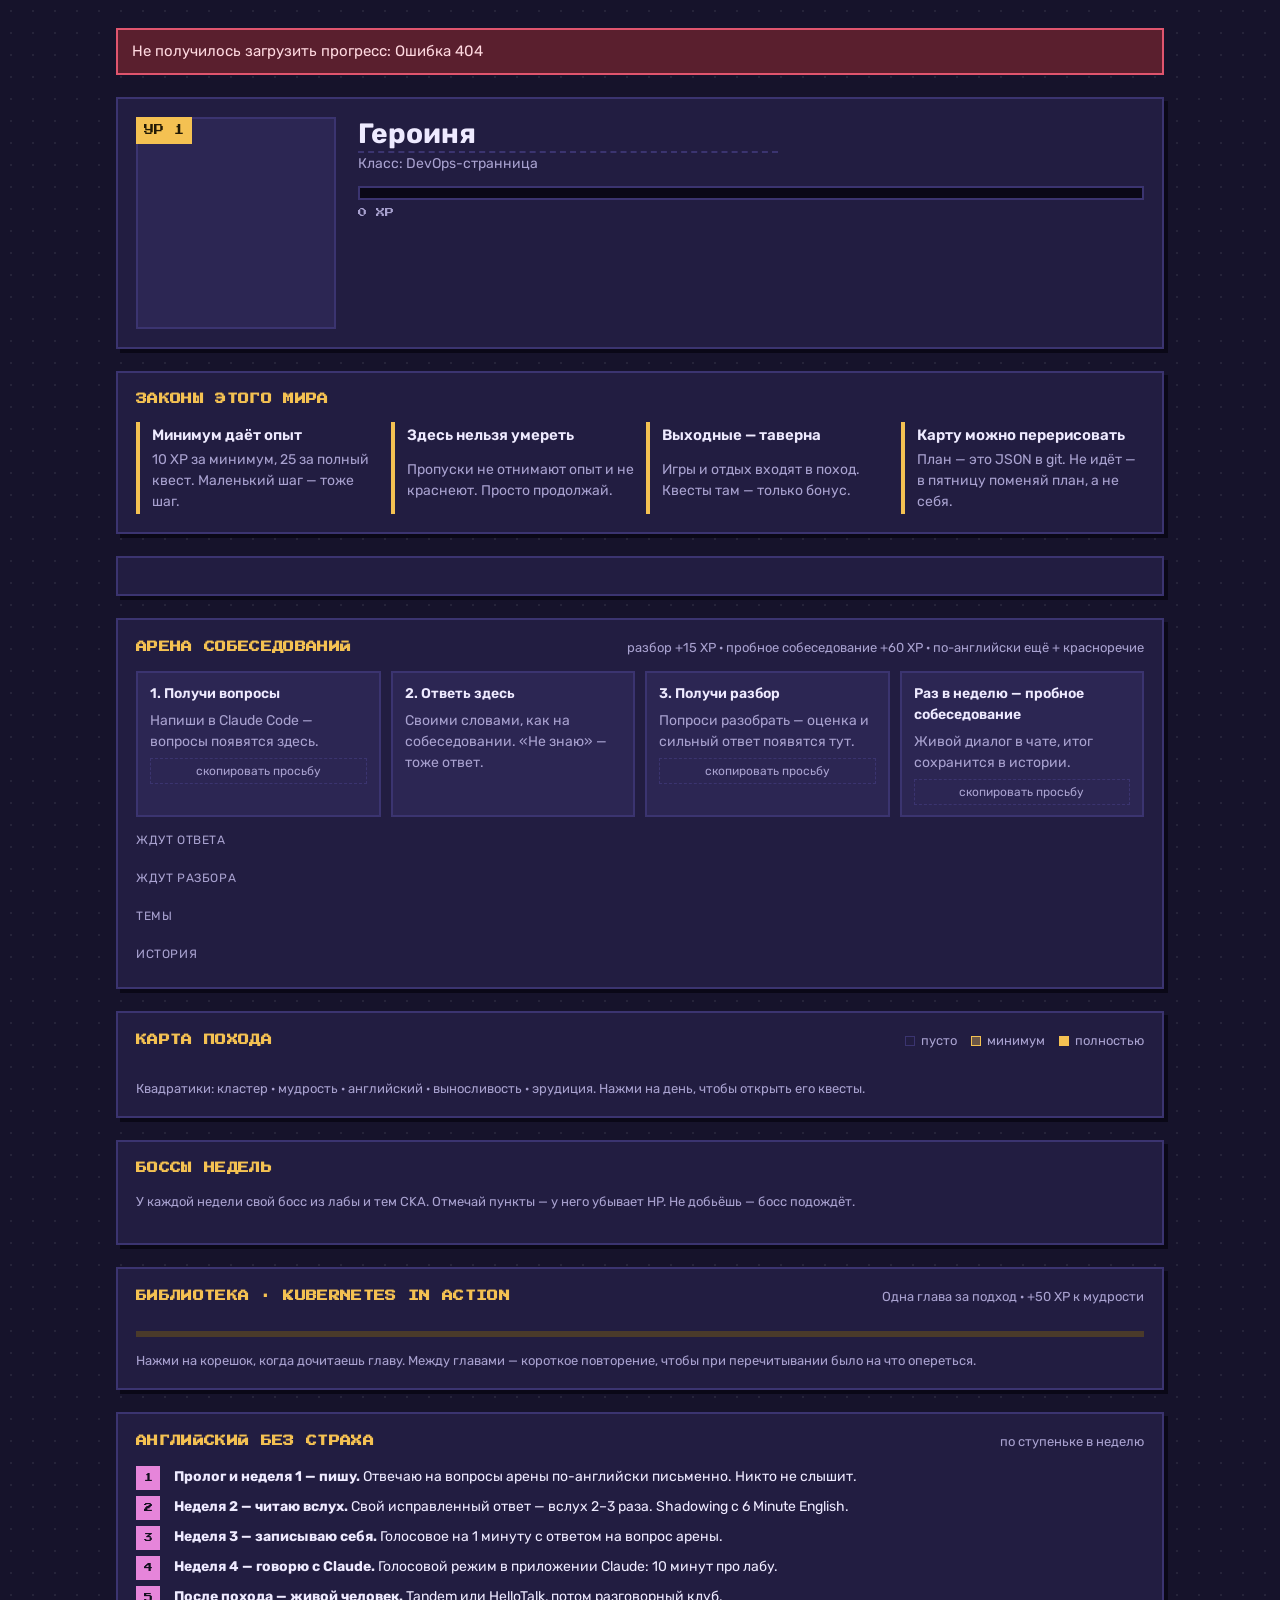
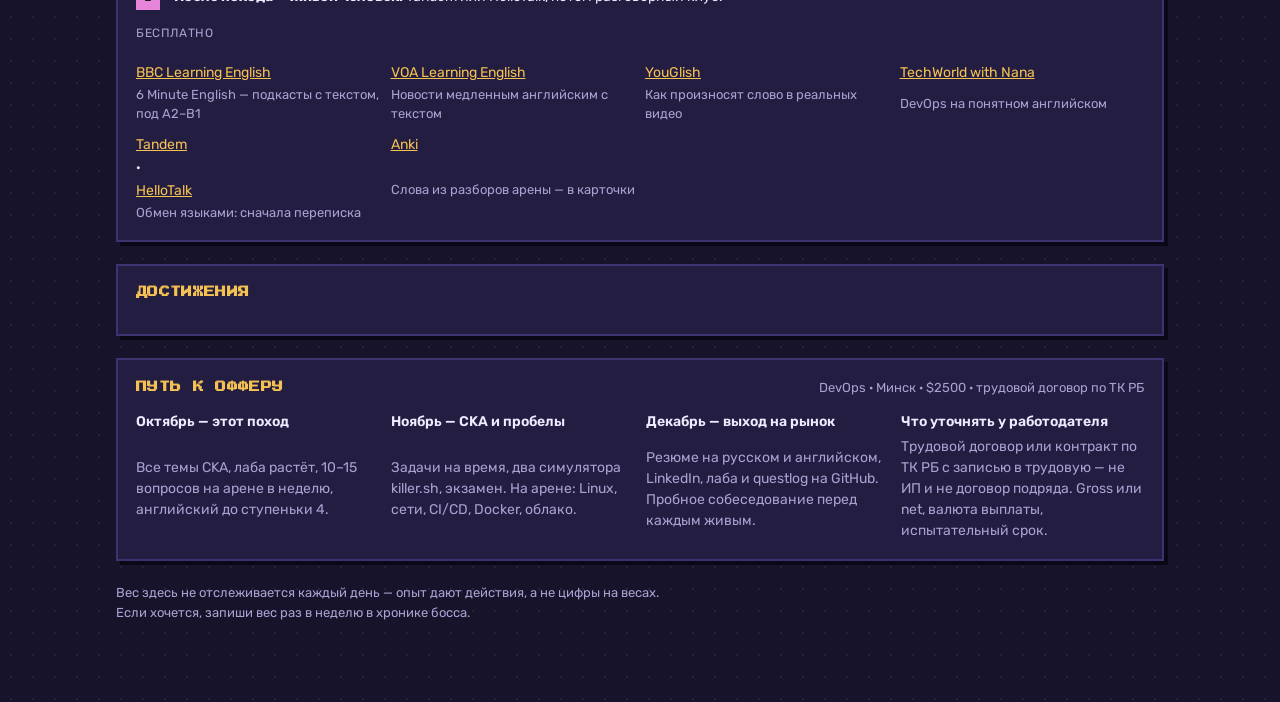
==== web/static/index.html @ 4d8ac057 "feat: questlog — RPG tracker for CKA and interview prep" ====
<!doctype html>
<html lang="ru">
<head>
<meta charset="utf-8">
<meta name="viewport" content="width=device-width, initial-scale=1, viewport-fit=cover">
<title>Октябрьский квест</title>
<link rel="icon" href="data:,">
<link rel="preconnect" href="https://fonts.googleapis.com">
<link rel="preconnect" href="https://fonts.gstatic.com" crossorigin>
<link rel="stylesheet" href="https://fonts.googleapis.com/css2?family=Press+Start+2P&family=Rubik:wght@400;500;600;700&family=JetBrains+Mono:wght@400;500&display=swap">
<link rel="stylesheet" href="style.css">
<script src="md.js" defer></script>
<script src="app.js" defer></script>
</head>
<body>
<div class="wrap">
  <p class="err" id="err" hidden></p>

  <section class="panel hero" aria-label="Персонаж">
    <div class="sprite-box"><span class="lvl-badge" id="lvlBadge">УР 1</span><canvas id="sprite" width="16" height="16" aria-label="Пиксельный персонаж"></canvas></div>
    <div class="hero-info">
      <div>
        <input id="heroName" type="text" value="Героиня" maxlength="30" autocomplete="off" aria-label="Имя героини">
        <div class="cls" id="heroClass">Класс: DevOps-странница</div>
      </div>
      <div>
        <div class="bar"><i id="xpBar"></i></div>
        <div class="xpline"><span id="xpText">0 XP</span><span id="xpNext"></span></div>
      </div>
      <div class="skills" id="skills"></div>
    </div>
  </section>

  <section class="panel" aria-label="Законы">
    <h2 class="h">Законы этого мира</h2>
    <div class="laws">
      <div class="law"><b>Минимум даёт опыт</b><span>10 XP за минимум, 25 за полный квест. Маленький шаг — тоже шаг.</span></div>
      <div class="law"><b>Здесь нельзя умереть</b><span>Пропуски не отнимают опыт и не краснеют. Просто продолжай.</span></div>
      <div class="law"><b>Выходные — таверна</b><span>Игры и отдых входят в поход. Квесты там — только бонус.</span></div>
      <div class="law"><b>Карту можно перерисовать</b><span>План — это JSON в git. Не идёт — в пятницу поменяй план, а не себя.</span></div>
    </div>
  </section>

  <section class="panel" id="quests" aria-live="polite"></section>

  <section class="panel" id="arena">
    <div class="spread"><h2 class="h">Арена собеседований</h2><span class="muted small">разбор +15 XP · пробное собеседование +60 XP · по-английски ещё + красноречие</span></div>
    <div class="steps">
      <div><b>1. Получи вопросы</b><span class="muted">Напиши в Claude Code — вопросы появятся здесь.</span><button class="copy" data-copy="Задай 3 вопроса на арену questlog — по моим слабым темам">скопировать просьбу</button></div>
      <div><b>2. Ответь здесь</b><span class="muted">Своими словами, как на собеседовании. «Не знаю» — тоже ответ.</span></div>
      <div><b>3. Получи разбор</b><span class="muted">Попроси разобрать — оценка и сильный ответ появятся тут.</span><button class="copy" data-copy="Разбери мои ответы на арене questlog">скопировать просьбу</button></div>
      <div><b>Раз в неделю — пробное собеседование</b><span class="muted">Живой диалог в чате, итог сохранится в истории.</span><button class="copy" data-copy="Проведи пробное собеседование на DevOps и сохрани итог в questlog">скопировать просьбу</button></div>
    </div>
    <div><div class="sub">Ждут ответа</div><div class="alist" id="arenaNew"></div></div>
    <div><div class="sub">Ждут разбора</div><div class="alist" id="arenaWait"></div></div>
    <div><div class="sub">Темы</div><div class="tstats" id="tstats"></div></div>
    <div><div class="sub">История</div><div class="hist" id="hist"></div></div>
  </section>

  <section class="panel">
    <div class="spread"><h2 class="h">Карта похода</h2>
      <div class="legend"><span><i></i>пусто</span><span><i class="l1"></i>минимум</span><span><i class="l2"></i>полностью</span></div>
    </div>
    <div class="map" id="map"></div>
    <p class="muted small">Квадратики: кластер · мудрость · английский · выносливость · эрудиция. Нажми на день, чтобы открыть его квесты.</p>
  </section>

  <section class="panel">
    <h2 class="h">Боссы недель</h2>
    <p class="muted small">У каждой недели свой босс из лабы и тем CKA. Отмечай пункты — у него убывает HP. Не добьёшь — босс подождёт.</p>
    <div class="bosses" id="bosses"></div>
  </section>

  <section class="panel">
    <div class="spread"><h2 class="h">Библиотека · Kubernetes in Action</h2><span class="muted small">Одна глава за подход · +50 XP к мудрости</span></div>
    <div class="shelf" id="shelf"></div>
    <p class="muted small">Нажми на корешок, когда дочитаешь главу. Между главами — короткое повторение, чтобы при перечитывании было на что опереться.</p>
  </section>

  <section class="panel">
    <div class="spread"><h2 class="h">Английский без страха</h2><span class="muted small">по ступеньке в неделю</span></div>
    <ol class="ladder">
      <li><span><b>Пролог и неделя 1 — пишу.</b> Отвечаю на вопросы арены по-английски письменно. Никто не слышит.</span></li>
      <li><span><b>Неделя 2 — читаю вслух.</b> Свой исправленный ответ — вслух 2–3 раза. Shadowing с 6 Minute English.</span></li>
      <li><span><b>Неделя 3 — записываю себя.</b> Голосовое на 1 минуту с ответом на вопрос арены.</span></li>
      <li><span><b>Неделя 4 — говорю с Claude.</b> Голосовой режим в приложении Claude: 10 минут про лабу.</span></li>
      <li><span><b>После похода — живой человек.</b> Tandem или HelloTalk, потом разговорный клуб.</span></li>
    </ol>
    <div class="sub">Бесплатно</div>
    <div class="res">
      <div><a href="https://www.bbc.co.uk/learningenglish" target="_blank" rel="noopener">BBC Learning English</a><span>6 Minute English — подкасты с текстом, под A2–B1</span></div>
      <div><a href="https://learningenglish.voanews.com" target="_blank" rel="noopener">VOA Learning English</a><span>Новости медленным английским с текстом</span></div>
      <div><a href="https://youglish.com" target="_blank" rel="noopener">YouGlish</a><span>Как произносят слово в реальных видео</span></div>
      <div><a href="https://www.youtube.com/@TechWorldwithNana" target="_blank" rel="noopener">TechWorld with Nana</a><span>DevOps на понятном английском</span></div>
      <div><a href="https://www.tandem.net" target="_blank" rel="noopener">Tandem</a> · <a href="https://www.hellotalk.com" target="_blank" rel="noopener">HelloTalk</a><span>Обмен языками: сначала переписка</span></div>
      <div><a href="https://apps.ankiweb.net" target="_blank" rel="noopener">Anki</a><span>Слова из разборов арены — в карточки</span></div>
    </div>
  </section>

  <section class="panel">
    <h2 class="h">Достижения</h2>
    <div class="ach" id="ach"></div>
  </section>

  <section class="panel">
    <div class="spread"><h2 class="h">Путь к офферу</h2><span class="muted small">DevOps · Минск · $2500 · трудовой договор по ТК РБ</span></div>
    <div class="next">
      <div><b>Октябрь — этот поход</b><span class="muted">Все темы CKA, лаба растёт, 10–15 вопросов на арене в неделю, английский до ступеньки 4.</span></div>
      <div><b>Ноябрь — CKA и пробелы</b><span class="muted">Задачи на время, два симулятора killer.sh, экзамен. На арене: Linux, сети, CI/CD, Docker, облако.</span></div>
      <div><b>Декабрь — выход на рынок</b><span class="muted">Резюме на русском и английском, LinkedIn, лаба и questlog на GitHub. Пробное собеседование перед каждым живым.</span></div>
      <div><b>Что уточнять у работодателя</b><span class="muted">Трудовой договор или контракт по ТК РБ с записью в трудовую — не ИП и не договор подряда. Gross или net, валюта выплаты, испытательный срок.</span></div>
    </div>
  </section>

  <footer>Вес здесь не отслеживается каждый день — опыт дают действия, а не цифры на весах. Если хочется, запиши вес раз в неделю в хронике босса.</footer>
</div>
<div id="toast" hidden></div>
</body>
</html>
---- web/static/style.css ----
:root{
  color-scheme:dark;
  --bg:#16132B; --panel:#221D41; --panel2:#2C2653; --ink:#EEEAFF; --muted:#A9A2D0; --line:#3B3470; --shadow:#0A0817;
  --gold:#F4C152; --cka:#7C94FF; --book:#45CACA; --eng:#E685DA; --body:#62D493; --mind:#F2A65A;
  --px:"Press Start 2P",ui-monospace,Menlo,monospace;
  --f:"Rubik",system-ui,-apple-system,"Segoe UI",sans-serif;
  --mono:"JetBrains Mono",ui-monospace,Menlo,monospace;
}
*{box-sizing:border-box}
body{background-color:var(--bg);background-image:radial-gradient(rgba(255,255,255,.07) 1px,transparent 1px);background-size:22px 22px;color:var(--ink);font-family:var(--f);font-size:15px;line-height:1.5}
.wrap{max-width:1080px;margin:0 auto;padding-inline:16px;padding-block:28px 80px;display:grid;gap:22px}
button{font:inherit;color:inherit;cursor:pointer}
:focus-visible{outline:2px solid var(--gold);outline-offset:2px}
p{margin:0}
code{font-family:var(--mono);font-size:.85em;background:rgba(255,255,255,.08);padding:1px 5px;white-space:nowrap}
.panel{background:var(--panel);border:2px solid var(--line);box-shadow:4px 4px 0 var(--shadow);padding:18px;display:grid;gap:14px;align-content:start}
.h{font-family:var(--px);font-size:11px;line-height:1.6;color:var(--gold);text-transform:uppercase;letter-spacing:.03em;margin:0}
.muted{color:var(--muted)}
.row{display:flex;gap:10px;align-items:center;flex-wrap:wrap}
.spread{display:flex;justify-content:space-between;gap:12px;flex-wrap:wrap;align-items:center}

/* hero */
.hero{display:grid;grid-template-columns:200px 1fr;gap:22px}
.sprite-box{background:var(--panel2);border:2px solid var(--line);display:grid;place-items:center;padding:24px 12px;position:relative;align-self:start}
#sprite{width:160px;height:160px;image-rendering:pixelated;max-width:100%}
.lvl-badge{position:absolute;left:-2px;top:-2px;background:var(--gold);color:#221A05;font-family:var(--px);font-size:10px;padding:6px 8px}
.hero-info{display:grid;gap:12px;align-content:start}
#heroName{font:700 28px/1.1 var(--f);background:transparent;border:0;border-bottom:2px dashed var(--line);color:var(--ink);padding:2px 0;width:100%;max-width:420px}
#heroName:focus{outline:none;border-bottom-color:var(--gold)}
.cls{color:var(--muted);font-size:14px}
.bar{height:14px;background:var(--shadow);border:2px solid var(--line);position:relative;overflow:hidden}
.bar>i{position:absolute;inset:0 auto 0 0;background:var(--c,var(--gold));display:block}
.bar>i::after{content:"";position:absolute;inset:0;background:repeating-linear-gradient(90deg,transparent 0 10px,rgba(0,0,0,.25) 10px 12px)}
.xpline{display:flex;justify-content:space-between;font-family:var(--px);font-size:9px;color:var(--muted);margin-top:6px}
.skills{display:grid;gap:10px}
.skill{display:grid;grid-template-columns:minmax(0,190px) 1fr 58px;gap:12px;align-items:center}
.skill .nm{display:grid;line-height:1.25}
.skill .nm b{font-weight:600}
.skill .nm small{color:var(--muted);font-size:12px}
.skill .lv{font-family:var(--px);font-size:9px;color:var(--c);text-align:right}
.skill .bar{height:10px}
@media (max-width:680px){
  .hero{grid-template-columns:1fr}
  .sprite-box{justify-self:start;width:200px}
  .skill{grid-template-columns:1fr 50px}
  .skill .bar{grid-column:1/-1;grid-row:2}
}

/* laws */
.laws{display:grid;grid-template-columns:repeat(auto-fit,minmax(210px,1fr));gap:12px}
.law{border-left:4px solid var(--gold);padding:2px 0 2px 12px;display:grid;gap:2px}
.law b{font-weight:600}
.law span{font-size:14px;color:var(--muted)}

/* quests */
.qhead{display:flex;justify-content:space-between;gap:12px;flex-wrap:wrap;align-items:flex-start}
.qhead h2{font:700 22px/1.2 var(--f);margin:4px 0 0}
.nav{display:flex;gap:6px}
.btn{background:var(--panel2);border:2px solid var(--line);padding:6px 12px;box-shadow:2px 2px 0 var(--shadow)}
.btn:hover{border-color:var(--muted)}
.btn:active{transform:translate(2px,2px);box-shadow:none}
.say{background:var(--panel2);border:2px dashed var(--line);padding:10px 14px;font-size:14px}
.quests{display:grid;gap:10px}
.quest{display:grid;grid-template-columns:34px 1fr auto;gap:14px;align-items:start;background:var(--panel2);border:2px solid var(--line);padding:12px 14px}
.quest.s1{border-color:color-mix(in srgb,var(--c) 55%,var(--line))}
.quest.s2{border-color:var(--c)}
.glyph{width:34px;height:34px;background:var(--c);color:#12101F;font-family:var(--px);font-size:12px;display:grid;place-items:center;box-shadow:inset -4px -4px 0 rgba(0,0,0,.25)}
.qt{display:grid;gap:4px;max-width:64ch}
.qt .sk{font-size:12px;color:var(--c);font-weight:600;text-transform:uppercase;letter-spacing:.05em}
.qt .min{color:var(--muted);font-size:14px}
.qt .min b{color:var(--ink);font-weight:500}
.tag{font-family:var(--mono);font-size:11px;border:1px solid var(--c);color:var(--c);padding:0 5px;margin-right:4px;text-transform:uppercase}
.acts{display:grid;gap:6px}
.act{background:transparent;border:2px solid var(--line);padding:6px 10px;font-size:13px;white-space:nowrap;text-align:left;color:var(--muted)}
.act:hover{border-color:var(--c);color:var(--ink)}
.act[aria-pressed="true"]{background:var(--c);border-color:var(--c);color:#12101F;font-weight:600}
.act[data-v="1"][aria-pressed="true"]{background:color-mix(in srgb,var(--c) 30%,var(--panel2));color:var(--ink)}
@media (max-width:680px){
  .quest{grid-template-columns:34px 1fr}
  .acts{grid-column:1/-1;grid-template-columns:1fr 1fr}
}
.dayfoot{display:flex;gap:12px;flex-wrap:wrap;align-items:flex-end}
.dayfoot label{flex:1 1 280px;display:grid;gap:4px;font-size:13px;color:var(--muted)}
input[type=text],textarea{font:inherit;color:var(--ink);background:var(--shadow);border:2px solid var(--line);padding:8px 10px;width:100%}
input[type=text]:focus,textarea:focus{outline:none;border-color:var(--gold)}
textarea{resize:vertical;min-height:58px}
.tavern{display:grid;gap:6px;font-size:14px}
.tavern ul{margin:0;padding-left:18px;display:grid;gap:3px}

/* map */
.map{display:grid;grid-template-columns:auto repeat(7,1fr);gap:6px}
.dow{font-family:var(--px);font-size:8px;color:var(--muted);text-align:center;padding-bottom:2px}
.wkl{font-family:var(--px);font-size:8px;color:var(--muted);writing-mode:vertical-rl;transform:rotate(180deg);text-align:center}
.tile{background:var(--panel2);border:2px solid var(--line);padding:7px;min-height:70px;display:flex;flex-direction:column;justify-content:space-between;gap:6px;text-align:left}
.tile:hover{border-color:var(--muted)}
.tile.we{background:transparent;border-style:dashed}
.tile.rest{background:repeating-linear-gradient(135deg,var(--panel2) 0 5px,var(--panel) 5px 10px)}
.tile.sel{border-color:var(--gold);box-shadow:0 0 0 2px var(--gold)}
.tile .d{font-family:var(--px);font-size:9px}
.tile .d em{font-style:normal;color:var(--gold);margin-left:4px}
.tile .tg{font-size:10px;color:var(--muted);line-height:1.1}
.pips{display:grid;grid-template-columns:repeat(5,9px);gap:3px}
.pip{width:9px;height:9px;border:1.5px solid var(--line)}
.pip.s1{border-color:var(--c);background:color-mix(in srgb,var(--c) 35%,transparent)}
.pip.s2{border-color:var(--c);background:var(--c)}
@media (max-width:560px){
  .map{gap:4px}
  .tile{padding:4px;min-height:54px}
  .pips{grid-template-columns:repeat(3,6px);gap:2px}
  .pip{width:6px;height:6px;border-width:1px}
  .tile .tg,.tile .d em{display:none}
}
.legend{display:flex;gap:14px;flex-wrap:wrap;font-size:13px;color:var(--muted)}
.legend span{display:flex;align-items:center;gap:6px}
.legend i{width:10px;height:10px;border:1.5px solid var(--line);display:inline-block}
.legend i.l1{border-color:var(--gold);background:color-mix(in srgb,var(--gold) 35%,transparent)}
.legend i.l2{border-color:var(--gold);background:var(--gold)}

/* bosses */
.bosses{display:grid;grid-template-columns:repeat(2,1fr);gap:16px}
@media (max-width:760px){.bosses{grid-template-columns:1fr}}
.boss.cur{border-color:var(--gold)}
.boss .bn{font:700 18px/1.2 var(--f);margin:2px 0 0}
.boss.dead .bn{text-decoration:line-through;color:var(--muted)}
.hp{display:grid;gap:4px}
.hp .bar{height:12px}
.hp .bar>i{background:#E0556E}
.hp small{font-family:var(--px);font-size:8px;color:var(--muted)}
.focus{display:grid;gap:5px;font-size:14px}
.focus div{display:grid;grid-template-columns:96px 1fr;gap:8px}
.focus div span:first-child{color:var(--muted)}
.checks{list-style:none;margin:0;padding:0;display:grid;gap:5px;font-size:14px}
.check{display:flex;gap:10px;align-items:flex-start;cursor:pointer}
.check input{margin-top:3px;accent-color:var(--gold);width:16px;height:16px;flex:none}
.check.done span{color:var(--muted);text-decoration:line-through}
.sub{font-size:12px;color:var(--muted);text-transform:uppercase;letter-spacing:.05em;margin-bottom:6px}
details{border-top:2px dashed var(--line);padding-top:10px}
summary{cursor:pointer;font-weight:600;font-size:14px}
.review{display:grid;gap:10px;margin-top:10px}
.review label{display:grid;gap:4px;font-size:13px;color:var(--muted)}

/* library */
.shelf{display:flex;flex-wrap:wrap;gap:6px;align-items:flex-end;padding-bottom:10px;border-bottom:6px solid #4A3A2A}
.spine{width:44px;height:170px;border:2px solid var(--line);background:transparent;display:flex;flex-direction:column;align-items:center;justify-content:space-between;padding:8px 0;color:var(--muted)}
.spine .n{font-family:var(--px);font-size:9px}
.spine .t{writing-mode:vertical-rl;transform:rotate(180deg);font-size:12px;line-height:1.1;max-height:120px;overflow:hidden}
.spine.old{background:#2E2A4A;color:#7E77A8;border-color:#2E2A4A;height:150px;cursor:default}
.spine.read{background:var(--book);border-color:var(--book);color:#0F1E24;box-shadow:inset -5px 0 0 rgba(0,0,0,.2)}
.spine.next{border-color:var(--book);color:var(--ink);border-style:dashed}
.spine:not(.old):hover{border-color:var(--book)}
@media (max-width:560px){.spine{width:32px;height:140px}.spine.old{width:14px}.spine.old .t{display:none}}

/* achievements */
.ach{display:grid;grid-template-columns:repeat(auto-fill,minmax(190px,1fr));gap:10px}
.badge{border:2px solid var(--line);padding:10px 12px;display:grid;grid-template-columns:30px 1fr;gap:10px;align-items:start;background:var(--panel2)}
.badge .ic{width:30px;height:30px;display:grid;place-items:center;font-family:var(--px);font-size:11px;background:var(--line);color:var(--muted)}
.badge b{display:block;font-weight:600;font-size:14px}
.badge small{color:var(--muted);font-size:12px;line-height:1.35;display:block}
.badge.got{border-color:var(--gold)}
.badge.got .ic{background:var(--gold);color:#221A05}
.badge:not(.got){opacity:.62}

.warm ul{list-style:none;margin:0;padding:0;display:grid;gap:6px}
.sync{font-family:var(--px);font-size:8px;color:var(--muted);line-height:1.8}
footer{color:var(--muted);font-size:13px;max-width:72ch}

.ask{background:transparent;border:2px dashed var(--c);color:var(--c);padding:5px 10px;font-size:13px;white-space:nowrap}
.ask:hover{background:color-mix(in srgb,var(--c) 15%,transparent)}
.mentor{grid-column:1/-1;border-top:2px dashed var(--line);padding-top:12px;display:grid;gap:12px}
.guide{font-size:14.5px;line-height:1.6;max-width:78ch;overflow-wrap:anywhere}
.guide h1,.guide h2,.guide h3{font:600 15px/1.3 var(--f);color:var(--c);margin:14px 0 4px}
.guide p,.guide ul,.guide ol{margin:6px 0}
.guide ul,.guide ol{padding-left:22px}
.guide pre{background:var(--shadow);border:2px solid var(--line);padding:10px 12px;overflow-x:auto;margin:8px 0}
.guide pre code{background:none;padding:0;white-space:pre;font-size:13px}
.guide .you{color:var(--gold);font-weight:600;margin-top:14px}
.guide .thinking{color:var(--muted);font-style:italic}
.mform{display:flex;gap:8px;flex-wrap:wrap}
.mform input{flex:1 1 240px}
.mnote{font-size:12px;color:var(--muted)}
@media (max-width:680px){.acts .ask{grid-column:1/-1}}
.tile.pre{opacity:.3;pointer-events:none;border-style:dotted}
.boss.wide{grid-column:1/-1}
.next{display:grid;grid-template-columns:repeat(auto-fit,minmax(230px,1fr));gap:12px;font-size:14px}
.next div{display:grid;gap:4px}
.next b{font-weight:600}
a{color:var(--gold)}
.arena-top{display:flex;gap:10px;flex-wrap:wrap;align-items:center}
.lang{display:inline-flex;border:2px solid var(--line)}
.lang button{background:transparent;border:0;padding:6px 12px;font-size:13px;color:var(--muted)}
.lang button[aria-pressed="true"]{background:var(--gold);color:#221A05;font-weight:600}
select{font:inherit;color:var(--ink);background:var(--shadow);border:2px solid var(--line);padding:6px 8px}
.btn.primary{background:var(--gold);color:#221A05;border-color:var(--gold);font-weight:600}
.stage{background:var(--panel2);border:2px solid var(--line);padding:16px;display:grid;gap:12px;--c:var(--gold)}
.qcard{display:grid;gap:6px}
.qcard .topic{font-size:12px;color:var(--gold);text-transform:uppercase;letter-spacing:.05em;font-weight:600}
.qcard .qtext{font:500 18px/1.4 var(--f)}
.answer{border-left:3px solid var(--line);padding-left:12px;color:var(--muted);white-space:pre-wrap;font-size:14px}
.score{font-family:var(--px);font-size:10px;background:var(--gold);color:#221A05;padding:5px 8px;justify-self:start}
.tstats{display:grid;grid-template-columns:repeat(auto-fill,minmax(210px,1fr));gap:8px 16px}
.tstat{display:grid;grid-template-columns:1fr auto;gap:2px 8px;font-size:13px;align-items:center}
.tstat .bar{grid-column:1/-1;height:8px}
.tstat .bar>i{background:var(--gold)}
.tstat span:nth-child(2){color:var(--muted);font-variant-numeric:tabular-nums}
.hist{display:grid;gap:6px}
.hist details{border:2px solid var(--line);padding:8px 12px;background:var(--panel2)}
.hist summary{font-weight:500;font-size:14px}
.ladder{list-style:none;margin:0;padding:0;display:grid;gap:6px;font-size:14px;counter-reset:st}
.ladder li{display:grid;grid-template-columns:28px 1fr;gap:10px;align-items:start}
.ladder li::before{counter-increment:st;content:counter(st);font-family:var(--px);font-size:9px;background:var(--eng);color:#12101F;width:24px;height:24px;display:grid;place-items:center}
.res{display:grid;grid-template-columns:repeat(auto-fill,minmax(240px,1fr));gap:10px;font-size:14px}
.res div{display:grid;gap:2px}
.res span{color:var(--muted);font-size:13px}
#toast{position:fixed;left:50%;bottom:calc(20px + env(safe-area-inset-bottom,0px));transform:translateX(-50%);background:var(--gold);color:#221A05;font-weight:600;padding:10px 16px;border:2px solid #221A05;box-shadow:4px 4px 0 var(--shadow);max-width:calc(100% - 32px);text-align:center;z-index:10}
@media (prefers-reduced-motion:no-preference){
  .bar>i{transition:width .5s steps(8)}
  #toast{animation:pop .25s steps(3)}
  @keyframes pop{from{transform:translate(-50%,12px)}to{transform:translate(-50%,0)}}
}

/* ---- questlog additions ---- */
.c-cka{--c:var(--cka)} .c-book{--c:var(--book)} .c-eng{--c:var(--eng)} .c-body{--c:var(--body)} .c-mind{--c:var(--mind)} .c-gold{--c:var(--gold)}
.boss .bar>i{background:#E0556E}
.hint{font-size:13px;color:var(--muted);display:flex;gap:8px;align-items:center;flex-wrap:wrap}
.copy{background:transparent;border:1px dashed var(--line);color:var(--muted);padding:3px 8px;font-size:12px}
.copy:hover{border-color:var(--gold);color:var(--ink)}
.steps{display:grid;grid-template-columns:repeat(auto-fit,minmax(220px,1fr));gap:10px;font-size:14px}
.steps div{background:var(--panel2);border:2px solid var(--line);padding:10px 12px;display:grid;gap:6px;align-content:start}
.steps b{font-weight:600}
.alist{display:grid;gap:10px}
.aitem{background:var(--panel2);border:2px solid var(--line);padding:14px;display:grid;gap:10px}
.aitem.wait{border-style:dashed}
.chip{font-size:11px;font-family:var(--mono);border:1px solid var(--gold);color:var(--gold);padding:0 6px;text-transform:uppercase}
.err{background:#5A1F2E;color:#FFD9E0;border:2px solid #E0556E;padding:10px 14px}
.dim{opacity:.6}
html{-webkit-text-size-adjust:100%}
body{margin:0}
[hidden]{display:none!important}
.small{font-size:13px}
.wrap{padding-top:calc(28px + env(safe-area-inset-top,0px))}
.aitem .qtext{font:500 17px/1.4 var(--f);margin:0}
.aitem .answer{margin:0}
.hist .guide .answer{margin-bottom:8px}
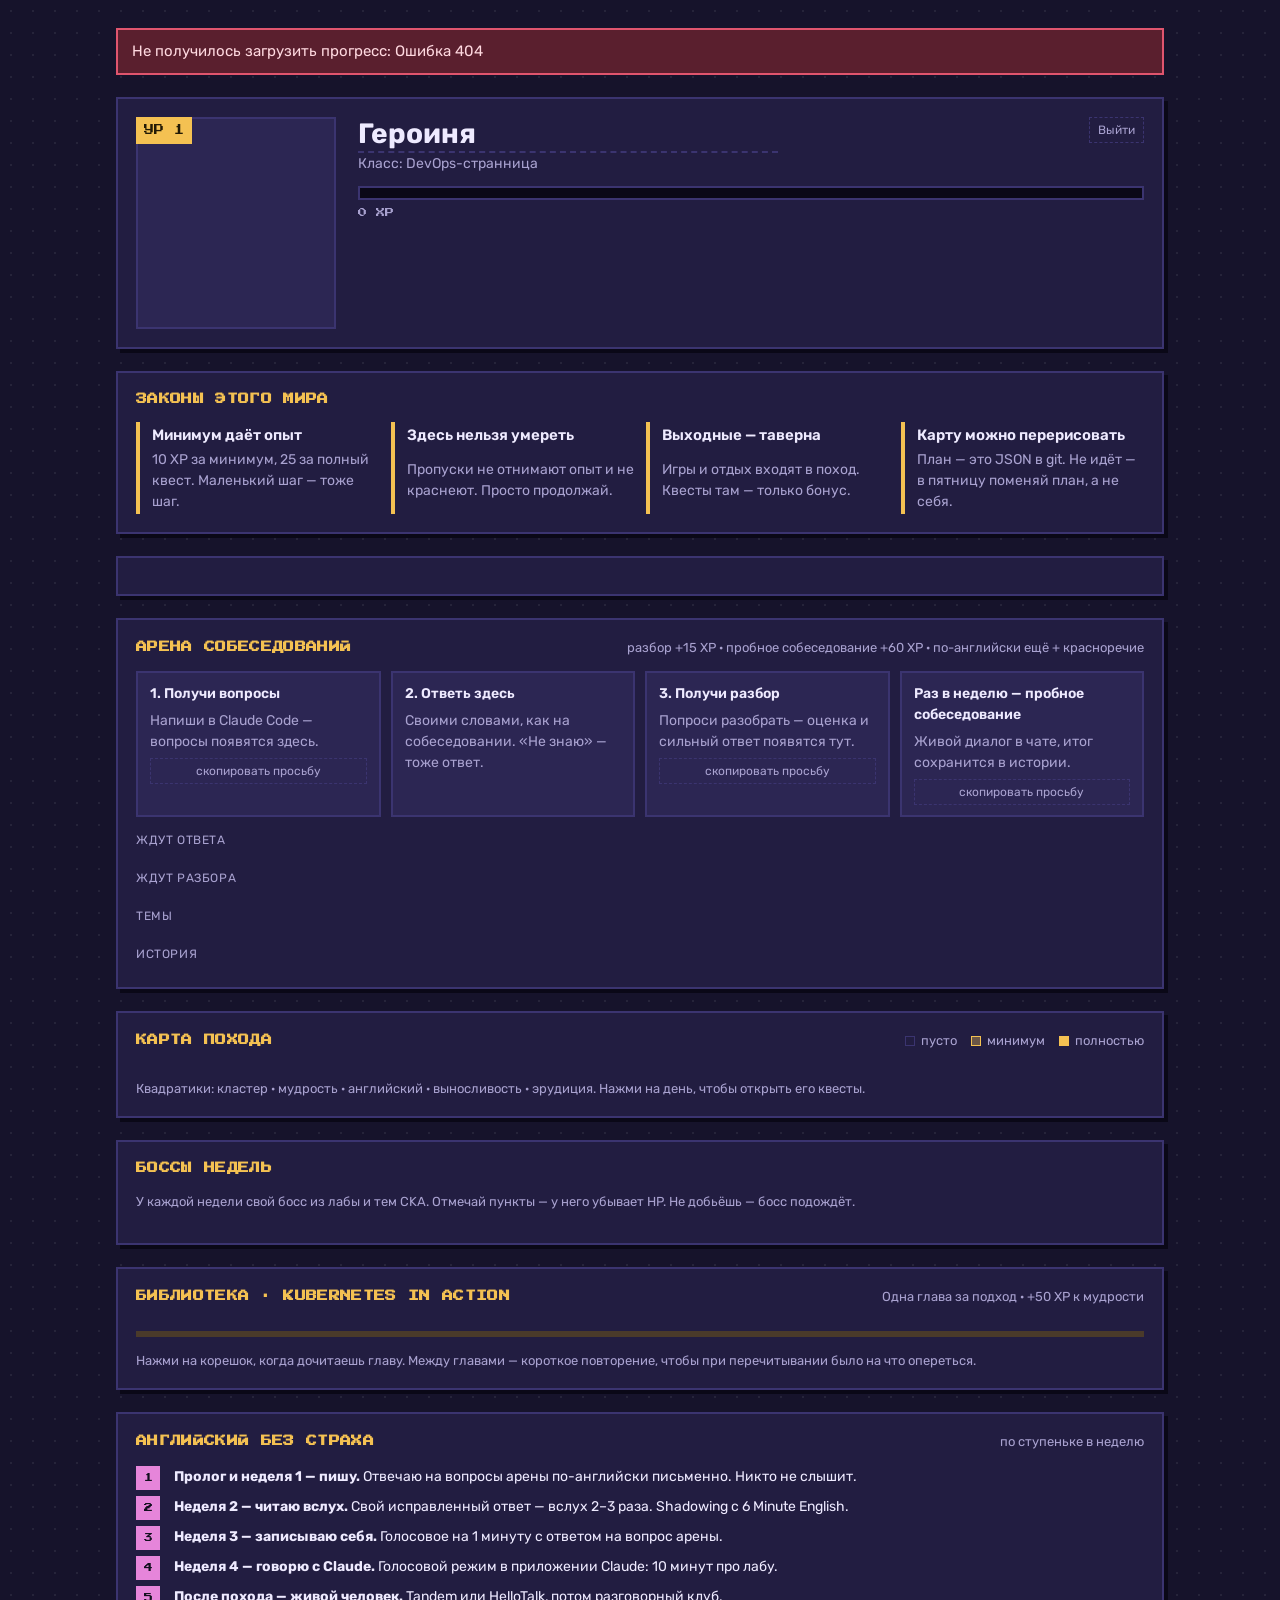
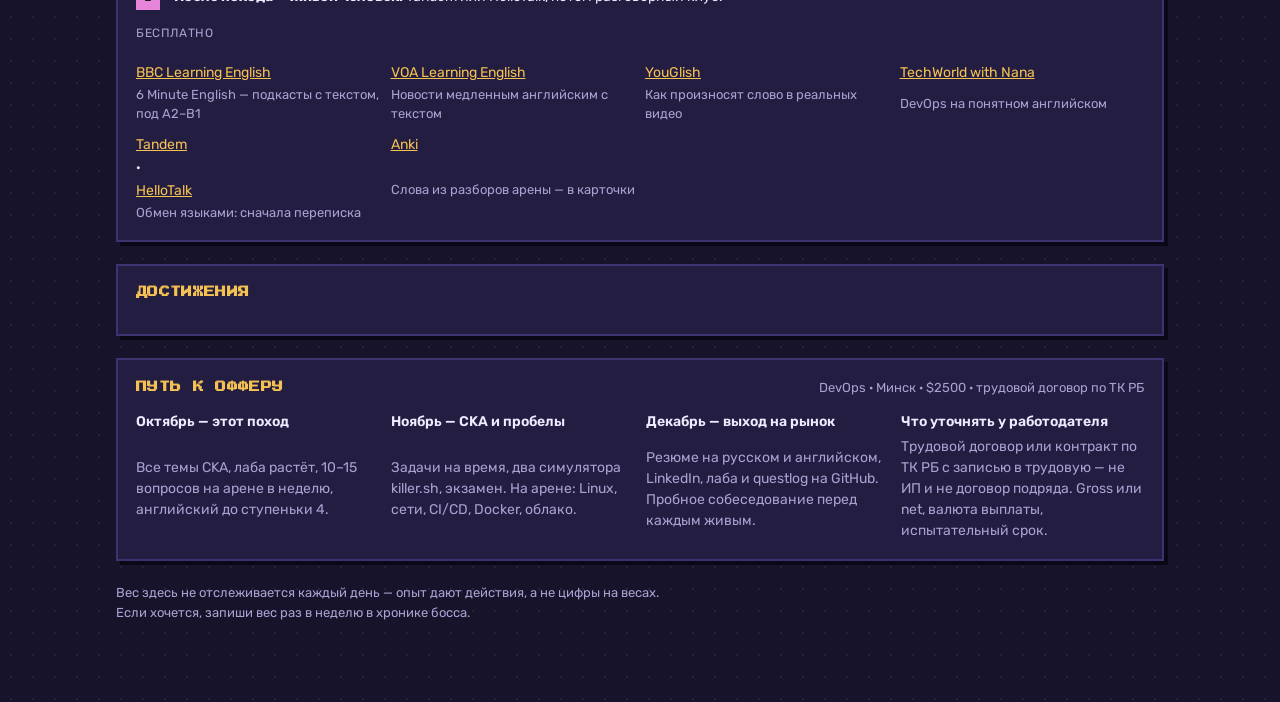
==== commit 5b909173: "feat: built-in login with sessions, API token for the mentor, metrics on a separate port" ====
--- a/web/static/index.html
+++ b/web/static/index.html
@@ -23,6 +23,7 @@
         <input id="heroName" type="text" value="Героиня" maxlength="30" autocomplete="off" aria-label="Имя героини">
         <div class="cls" id="heroClass">Класс: DevOps-странница</div>
       </div>
+      <form method="post" action="/logout" class="logout"><button class="copy" type="submit">Выйти</button></form>
       <div>
         <div class="bar"><i id="xpBar"></i></div>
         <div class="xpline"><span id="xpText">0 XP</span><span id="xpNext"></span></div>
--- a/web/static/style.css
+++ b/web/static/style.css
@@ -241,3 +241,12 @@
 .aitem .qtext{font:500 17px/1.4 var(--f);margin:0}
 .aitem .answer{margin:0}
 .hist .guide .answer{margin-bottom:8px}
+input[type=password]{font:inherit;color:var(--ink);background:var(--shadow);border:2px solid var(--line);padding:8px 10px;width:100%}
+input[type=password]:focus{outline:none;border-color:var(--gold)}
+.hero-info{position:relative}
+.logout{position:absolute;top:0;right:0}
+.login-wrap{min-height:100vh;align-content:center;justify-items:center}
+.login{width:100%;max-width:380px;gap:16px}
+.login label{display:grid;gap:6px;font-size:13px;color:var(--muted)}
+.login-title{font:700 24px/1.2 var(--f);margin:0}
+.login .btn.primary{padding:10px 14px}
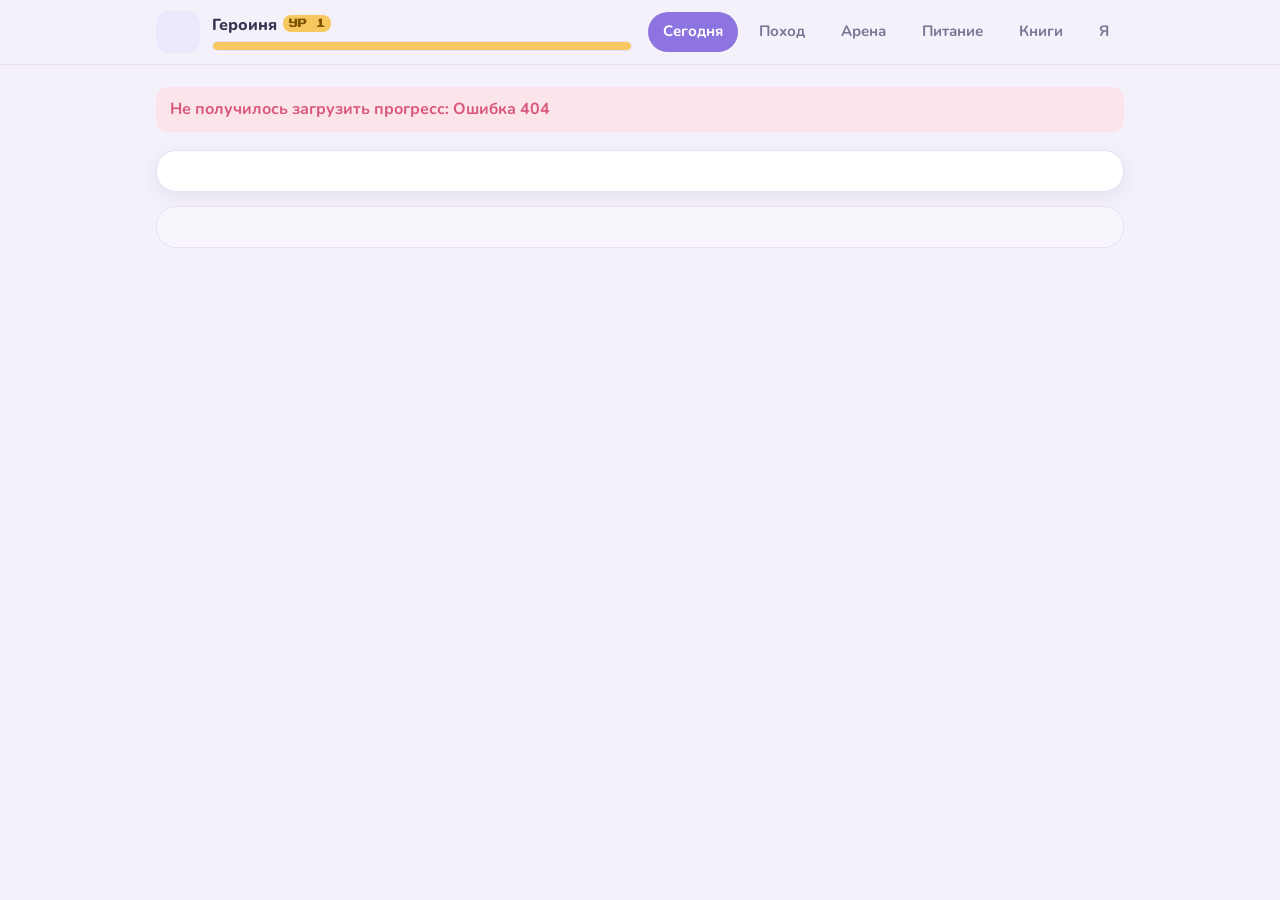
==== commit 54d8c3d0: "feat: multi-page cozy UI and food diary with photos in MinIO" ====
--- a/web/static/index.html
+++ b/web/static/index.html
@@ -7,114 +7,159 @@
 <link rel="icon" href="data:,">
 <link rel="preconnect" href="https://fonts.googleapis.com">
 <link rel="preconnect" href="https://fonts.gstatic.com" crossorigin>
-<link rel="stylesheet" href="https://fonts.googleapis.com/css2?family=Press+Start+2P&family=Rubik:wght@400;500;600;700&family=JetBrains+Mono:wght@400;500&display=swap">
+<link rel="stylesheet" href="https://fonts.googleapis.com/css2?family=Nunito:wght@400;600;700;800;900&family=Press+Start+2P&family=JetBrains+Mono:wght@400;500&display=swap">
 <link rel="stylesheet" href="style.css">
 <script src="md.js" defer></script>
 <script src="app.js" defer></script>
 </head>
 <body>
-<div class="wrap">
+<header class="top">
+  <div class="top-in">
+    <a class="me" href="#/me" aria-label="Мой персонаж">
+      <canvas id="spriteSmall" width="16" height="16"></canvas>
+      <span class="me-text">
+        <span class="me-name"><span id="topName">Героиня</span><span class="lvl" id="topLvl">УР 1</span></span>
+        <span class="bar"><i id="topXp"></i></span>
+      </span>
+    </a>
+    <nav class="nav" aria-label="Разделы">
+      <a href="#/today"><span class="dot"></span>Сегодня</a>
+      <a href="#/journey"><span class="dot"></span>Поход</a>
+      <a href="#/arena"><span class="dot"></span>Арена</a>
+      <a href="#/food"><span class="dot"></span>Питание</a>
+      <a href="#/library"><span class="dot"></span>Книги</a>
+      <a href="#/me"><span class="dot"></span>Я</a>
+    </nav>
+  </div>
+</header>
+
+<main>
   <p class="err" id="err" hidden></p>
 
-  <section class="panel hero" aria-label="Персонаж">
-    <div class="sprite-box"><span class="lvl-badge" id="lvlBadge">УР 1</span><canvas id="sprite" width="16" height="16" aria-label="Пиксельный персонаж"></canvas></div>
-    <div class="hero-info">
-      <div>
-        <input id="heroName" type="text" value="Героиня" maxlength="30" autocomplete="off" aria-label="Имя героини">
-        <div class="cls" id="heroClass">Класс: DevOps-странница</div>
-      </div>
-      <form method="post" action="/logout" class="logout"><button class="copy" type="submit">Выйти</button></form>
-      <div>
-        <div class="bar"><i id="xpBar"></i></div>
-        <div class="xpline"><span id="xpText">0 XP</span><span id="xpNext"></span></div>
-      </div>
-      <div class="skills" id="skills"></div>
-    </div>
+  <!-- ===== Сегодня ===== -->
+  <section data-page="today" class="stack">
+    <div class="card" id="quests" aria-live="polite"></div>
+    <div class="card soft" id="todayFood"></div>
   </section>
 
-  <section class="panel" aria-label="Законы">
-    <h2 class="h">Законы этого мира</h2>
-    <div class="laws">
-      <div class="law"><b>Минимум даёт опыт</b><span>10 XP за минимум, 25 за полный квест. Маленький шаг — тоже шаг.</span></div>
-      <div class="law"><b>Здесь нельзя умереть</b><span>Пропуски не отнимают опыт и не краснеют. Просто продолжай.</span></div>
-      <div class="law"><b>Выходные — таверна</b><span>Игры и отдых входят в поход. Квесты там — только бонус.</span></div>
-      <div class="law"><b>Карту можно перерисовать</b><span>План — это JSON в git. Не идёт — в пятницу поменяй план, а не себя.</span></div>
+  <!-- ===== Поход ===== -->
+  <section data-page="journey" class="stack" hidden>
+    <div class="page-title"><h1>Поход</h1><span class="sub">24 сентября — 25 октября</span></div>
+    <div class="card">
+      <div class="spread"><h2>Карта</h2>
+        <div class="legend"><span><i></i>пусто</span><span><i class="l1"></i>минимум</span><span><i class="l2"></i>полностью</span></div>
+      </div>
+      <div class="map" id="map"></div>
+      <p class="muted small">Точки: кластер · мудрость · английский · выносливость · эрудиция. Нажми на день — откроются его квесты.</p>
     </div>
-  </section>
-
-  <section class="panel" id="quests" aria-live="polite"></section>
-
-  <section class="panel" id="arena">
-    <div class="spread"><h2 class="h">Арена собеседований</h2><span class="muted small">разбор +15 XP · пробное собеседование +60 XP · по-английски ещё + красноречие</span></div>
-    <div class="steps">
-      <div><b>1. Получи вопросы</b><span class="muted">Напиши в Claude Code — вопросы появятся здесь.</span><button class="copy" data-copy="Задай 3 вопроса на арену questlog — по моим слабым темам">скопировать просьбу</button></div>
-      <div><b>2. Ответь здесь</b><span class="muted">Своими словами, как на собеседовании. «Не знаю» — тоже ответ.</span></div>
-      <div><b>3. Получи разбор</b><span class="muted">Попроси разобрать — оценка и сильный ответ появятся тут.</span><button class="copy" data-copy="Разбери мои ответы на арене questlog">скопировать просьбу</button></div>
-      <div><b>Раз в неделю — пробное собеседование</b><span class="muted">Живой диалог в чате, итог сохранится в истории.</span><button class="copy" data-copy="Проведи пробное собеседование на DevOps и сохрани итог в questlog">скопировать просьбу</button></div>
-    </div>
-    <div><div class="sub">Ждут ответа</div><div class="alist" id="arenaNew"></div></div>
-    <div><div class="sub">Ждут разбора</div><div class="alist" id="arenaWait"></div></div>
-    <div><div class="sub">Темы</div><div class="tstats" id="tstats"></div></div>
-    <div><div class="sub">История</div><div class="hist" id="hist"></div></div>
-  </section>
-
-  <section class="panel">
-    <div class="spread"><h2 class="h">Карта похода</h2>
-      <div class="legend"><span><i></i>пусто</span><span><i class="l1"></i>минимум</span><span><i class="l2"></i>полностью</span></div>
-    </div>
-    <div class="map" id="map"></div>
-    <p class="muted small">Квадратики: кластер · мудрость · английский · выносливость · эрудиция. Нажми на день, чтобы открыть его квесты.</p>
-  </section>
-
-  <section class="panel">
-    <h2 class="h">Боссы недель</h2>
+    <h2>Боссы недель</h2>
     <p class="muted small">У каждой недели свой босс из лабы и тем CKA. Отмечай пункты — у него убывает HP. Не добьёшь — босс подождёт.</p>
     <div class="bosses" id="bosses"></div>
   </section>
 
-  <section class="panel">
-    <div class="spread"><h2 class="h">Библиотека · Kubernetes in Action</h2><span class="muted small">Одна глава за подход · +50 XP к мудрости</span></div>
-    <div class="shelf" id="shelf"></div>
-    <p class="muted small">Нажми на корешок, когда дочитаешь главу. Между главами — короткое повторение, чтобы при перечитывании было на что опереться.</p>
+  <!-- ===== Арена ===== -->
+  <section data-page="arena" class="stack" hidden>
+    <div class="page-title"><h1>Арена собеседований</h1><span class="sub">разбор +15 XP · пробное собеседование +60 XP</span></div>
+    <div class="card">
+      <div class="steps">
+        <div><b>1. Получи вопросы</b><span class="muted small">Напиши в Claude Code — вопросы появятся здесь.</span><button class="copy" data-copy="Задай 3 вопроса на арену questlog — по моим слабым темам">скопировать просьбу</button></div>
+        <div><b>2. Ответь здесь</b><span class="muted small">Своими словами, как на собеседовании. «Не знаю» — тоже ответ.</span></div>
+        <div><b>3. Получи разбор</b><span class="muted small">Оценка и сильный ответ появятся в истории.</span><button class="copy" data-copy="Разбери мои ответы на арене questlog">скопировать просьбу</button></div>
+        <div><b>Раз в неделю</b><span class="muted small">Пробное собеседование в чате, итог сохранится здесь.</span><button class="copy" data-copy="Проведи пробное собеседование на DevOps и сохрани итог в questlog">скопировать просьбу</button></div>
+      </div>
+    </div>
+    <div class="card"><h2>Ждут ответа</h2><div class="alist" id="arenaNew"></div></div>
+    <div class="card"><h2>Ждут разбора</h2><div class="alist" id="arenaWait"></div></div>
+    <div class="card"><h2>Темы</h2><div class="tstats" id="tstats"></div></div>
+    <div class="card"><h2>История</h2><div class="hist" id="hist"></div></div>
   </section>
 
-  <section class="panel">
-    <div class="spread"><h2 class="h">Английский без страха</h2><span class="muted small">по ступеньке в неделю</span></div>
-    <ol class="ladder">
-      <li><span><b>Пролог и неделя 1 — пишу.</b> Отвечаю на вопросы арены по-английски письменно. Никто не слышит.</span></li>
-      <li><span><b>Неделя 2 — читаю вслух.</b> Свой исправленный ответ — вслух 2–3 раза. Shadowing с 6 Minute English.</span></li>
-      <li><span><b>Неделя 3 — записываю себя.</b> Голосовое на 1 минуту с ответом на вопрос арены.</span></li>
-      <li><span><b>Неделя 4 — говорю с Claude.</b> Голосовой режим в приложении Claude: 10 минут про лабу.</span></li>
-      <li><span><b>После похода — живой человек.</b> Tandem или HelloTalk, потом разговорный клуб.</span></li>
-    </ol>
-    <div class="sub">Бесплатно</div>
-    <div class="res">
-      <div><a href="https://www.bbc.co.uk/learningenglish" target="_blank" rel="noopener">BBC Learning English</a><span>6 Minute English — подкасты с текстом, под A2–B1</span></div>
-      <div><a href="https://learningenglish.voanews.com" target="_blank" rel="noopener">VOA Learning English</a><span>Новости медленным английским с текстом</span></div>
-      <div><a href="https://youglish.com" target="_blank" rel="noopener">YouGlish</a><span>Как произносят слово в реальных видео</span></div>
-      <div><a href="https://www.youtube.com/@TechWorldwithNana" target="_blank" rel="noopener">TechWorld with Nana</a><span>DevOps на понятном английском</span></div>
-      <div><a href="https://www.tandem.net" target="_blank" rel="noopener">Tandem</a> · <a href="https://www.hellotalk.com" target="_blank" rel="noopener">HelloTalk</a><span>Обмен языками: сначала переписка</span></div>
-      <div><a href="https://apps.ankiweb.net" target="_blank" rel="noopener">Anki</a><span>Слова из разборов арены — в карточки</span></div>
+  <!-- ===== Питание ===== -->
+  <section data-page="food" class="stack" hidden>
+    <div class="page-title"><h1>Питание</h1><span class="sub">без подсчёта калорий и без чувства вины</span></div>
+    <div class="card soft">
+      <h2>Добавлять, а не запрещать</h2>
+      <div class="plate">
+        <div class="c-cka"><b>Белок</b><span class="small">грудка, яйца, рыба, творог, Teos — в каждый приём пищи</span></div>
+        <div class="c-body"><b>Овощи</b><span class="small">хотя бы горсть: салат, перец, огурец, морковь</span></div>
+        <div class="c-mind"><b>Режим</b><span class="small">не пропускать еду: голод вечером = чипсы</span></div>
+        <div class="c-eng"><b>Без вины</b><span class="small">любая запись — это честность, а не отчёт</span></div>
+      </div>
+    </div>
+    <div class="card" id="foodDay"></div>
+    <div class="card" id="foodAdd"></div>
+    <div class="card" id="foodWeek"></div>
+  </section>
+
+  <!-- ===== Книги ===== -->
+  <section data-page="library" class="stack" hidden>
+    <div class="page-title"><h1>Книги и английский</h1></div>
+    <div class="card">
+      <div class="spread"><h2>Kubernetes in Action</h2><span class="muted small">одна глава за подход · +50 XP к мудрости</span></div>
+      <div class="shelf" id="shelf"></div>
+      <p class="muted small">Нажми на корешок, когда дочитаешь главу. Между главами — короткое повторение.</p>
+    </div>
+    <div class="card">
+      <div class="spread"><h2>Английский без страха</h2><span class="muted small">по ступеньке в неделю</span></div>
+      <ol class="ladder">
+        <li><span><b>Пролог и неделя 1 — пишу.</b> Отвечаю на вопросы арены по-английски письменно. Никто не слышит.</span></li>
+        <li><span><b>Неделя 2 — читаю вслух.</b> Свой исправленный ответ — вслух 2–3 раза. Shadowing с 6 Minute English.</span></li>
+        <li><span><b>Неделя 3 — записываю себя.</b> Голосовое на 1 минуту с ответом на вопрос арены.</span></li>
+        <li><span><b>Неделя 4 — говорю с Claude.</b> Голосовой режим в приложении Claude: 10 минут про лабу.</span></li>
+        <li><span><b>После похода — живой человек.</b> Tandem или HelloTalk, потом разговорный клуб.</span></li>
+      </ol>
+      <div class="label">Бесплатно</div>
+      <div class="res">
+        <div><a href="https://www.bbc.co.uk/learningenglish" target="_blank" rel="noopener">BBC Learning English</a><span>6 Minute English — подкасты с текстом, A2–B1</span></div>
+        <div><a href="https://www.redhat.com/en/command-line-heroes" target="_blank" rel="noopener">Command Line Heroes</a><span>истории про Linux и DevOps — посложнее</span></div>
+        <div><a href="https://youglish.com" target="_blank" rel="noopener">YouGlish</a><span>как произносят слово в реальных видео</span></div>
+        <div><a href="https://www.youtube.com/@TechWorldwithNana" target="_blank" rel="noopener">TechWorld with Nana</a><span>DevOps на понятном английском</span></div>
+        <div><a href="https://www.tandem.net" target="_blank" rel="noopener">Tandem</a> · <a href="https://www.hellotalk.com" target="_blank" rel="noopener">HelloTalk</a><span>обмен языками, сначала переписка</span></div>
+        <div><a href="https://apps.ankiweb.net" target="_blank" rel="noopener">Anki</a><span>колода IT English</span></div>
+      </div>
     </div>
   </section>
 
-  <section class="panel">
-    <h2 class="h">Достижения</h2>
-    <div class="ach" id="ach"></div>
+  <!-- ===== Я ===== -->
+  <section data-page="me" class="stack" hidden>
+    <div class="card hero">
+      <canvas id="sprite" width="16" height="16" aria-label="Пиксельный персонаж"></canvas>
+      <div class="stack">
+        <div>
+          <input id="heroName" type="text" value="Героиня" maxlength="30" autocomplete="off" aria-label="Имя героини">
+          <div class="muted small" id="heroClass">Класс: DevOps-странница</div>
+        </div>
+        <div>
+          <div class="bar"><i id="xpBar"></i></div>
+          <div class="xpline"><span id="xpText">0 XP</span><span id="xpNext"></span></div>
+        </div>
+        <div class="skills" id="skills"></div>
+      </div>
+    </div>
+    <div class="card"><h2>Достижения</h2><div class="ach" id="ach"></div></div>
+    <div class="card">
+      <h2>Законы этого мира</h2>
+      <div class="laws">
+        <div><b>Минимум даёт опыт</b><span>10 XP за минимум, 25 за полный квест. Маленький шаг — тоже шаг.</span></div>
+        <div><b>Здесь нельзя умереть</b><span>Пропуски не отнимают опыт. Просто продолжай.</span></div>
+        <div><b>Выходные — таверна</b><span>Игры и отдых входят в поход. Квесты там — только бонус.</span></div>
+        <div><b>Карту можно перерисовать</b><span>План — это JSON в git. Не идёт — поменяй план, а не себя.</span></div>
+      </div>
+    </div>
+    <div class="card">
+      <div class="spread"><h2>Путь к офферу</h2><span class="muted small">DevOps · Минск · $2500 · трудовой договор по ТК РБ</span></div>
+      <div class="next">
+        <div><b>Октябрь — этот поход</b><span>Все темы CKA, лаба растёт, арена, английский до ступеньки 4.</span></div>
+        <div><b>Ноябрь — CKA и пробелы</b><span>Задачи на время, killer.sh, экзамен. На арене: Linux, сети, CI/CD, облако.</span></div>
+        <div><b>Декабрь — выход на рынок</b><span>Резюме на двух языках, LinkedIn, лаба и questlog на GitHub.</span></div>
+        <div><b>Что уточнять у работодателя</b><span>Трудовой договор по ТК РБ с записью в трудовую, gross или net, валюта, испытательный срок.</span></div>
+      </div>
+    </div>
+    <form method="post" action="/logout"><button class="btn" type="submit">Выйти</button></form>
   </section>
+</main>
 
-  <section class="panel">
-    <div class="spread"><h2 class="h">Путь к офферу</h2><span class="muted small">DevOps · Минск · $2500 · трудовой договор по ТК РБ</span></div>
-    <div class="next">
-      <div><b>Октябрь — этот поход</b><span class="muted">Все темы CKA, лаба растёт, 10–15 вопросов на арене в неделю, английский до ступеньки 4.</span></div>
-      <div><b>Ноябрь — CKA и пробелы</b><span class="muted">Задачи на время, два симулятора killer.sh, экзамен. На арене: Linux, сети, CI/CD, Docker, облако.</span></div>
-      <div><b>Декабрь — выход на рынок</b><span class="muted">Резюме на русском и английском, LinkedIn, лаба и questlog на GitHub. Пробное собеседование перед каждым живым.</span></div>
-      <div><b>Что уточнять у работодателя</b><span class="muted">Трудовой договор или контракт по ТК РБ с записью в трудовую — не ИП и не договор подряда. Gross или net, валюта выплаты, испытательный срок.</span></div>
-    </div>
-  </section>
-
-  <footer>Вес здесь не отслеживается каждый день — опыт дают действия, а не цифры на весах. Если хочется, запиши вес раз в неделю в хронике босса.</footer>
-</div>
+<div class="lightbox" id="lightbox" hidden role="dialog" aria-label="Фото"><img id="lightboxImg" alt=""></div>
 <div id="toast" hidden></div>
 </body>
 </html>
--- a/web/static/style.css
+++ b/web/static/style.css
@@ -1,252 +1,293 @@
+/* questlog — уютный пастельный стиль */
 :root{
-  color-scheme:dark;
-  --bg:#16132B; --panel:#221D41; --panel2:#2C2653; --ink:#EEEAFF; --muted:#A9A2D0; --line:#3B3470; --shadow:#0A0817;
-  --gold:#F4C152; --cka:#7C94FF; --book:#45CACA; --eng:#E685DA; --body:#62D493; --mind:#F2A65A;
-  --px:"Press Start 2P",ui-monospace,Menlo,monospace;
-  --f:"Rubik",system-ui,-apple-system,"Segoe UI",sans-serif;
+  color-scheme:light;
+  --bg:#F4F1FA; --surface:#FFFFFF; --soft:#F8F5FD; --ink:#3A3452; --muted:#7B7596; --line:#E7E1F3;
+  --shadow:0 6px 20px rgba(80,60,140,.08);
+  --primary:#8E74E0; --primary-ink:#FFFFFF; --primary-soft:#EEE8FD;
+  --xp:#F6C85F; --xp-ink:#7A5200;
+  --danger:#D9587A; --danger-soft:#FCE4EB;
+  --ok:#3F8A2E; --ok-soft:#DFF3D6;
+  /* навыки: пастельная заливка + более глубокий цвет для текста */
+  --cka:#CFE0FF;  --cka-ink:#3559B8;
+  --book:#C9EFE6; --book-ink:#1D7A66;
+  --eng:#F9D3E6;  --eng-ink:#A93D78;
+  --body:#D5F2C9; --body-ink:#3B7F2B;
+  --mind:#FFE3B8; --mind-ink:#A5641A;
+  --f:"Nunito",system-ui,-apple-system,"Segoe UI",sans-serif;
+  --px:"Press Start 2P",ui-monospace,monospace;
   --mono:"JetBrains Mono",ui-monospace,Menlo,monospace;
+  --r:20px; --r-sm:12px;
 }
 *{box-sizing:border-box}
-body{background-color:var(--bg);background-image:radial-gradient(rgba(255,255,255,.07) 1px,transparent 1px);background-size:22px 22px;color:var(--ink);font-family:var(--f);font-size:15px;line-height:1.5}
-.wrap{max-width:1080px;margin:0 auto;padding-inline:16px;padding-block:28px 80px;display:grid;gap:22px}
+html{-webkit-text-size-adjust:100%}
+body{margin:0;background:var(--bg);color:var(--ink);font-family:var(--f);font-size:16px;line-height:1.55}
+[hidden]{display:none!important}
 button{font:inherit;color:inherit;cursor:pointer}
-:focus-visible{outline:2px solid var(--gold);outline-offset:2px}
+a{color:var(--primary)}
+img{max-width:100%}
+:focus-visible{outline:3px solid var(--primary);outline-offset:2px;border-radius:6px}
 p{margin:0}
-code{font-family:var(--mono);font-size:.85em;background:rgba(255,255,255,.08);padding:1px 5px;white-space:nowrap}
-.panel{background:var(--panel);border:2px solid var(--line);box-shadow:4px 4px 0 var(--shadow);padding:18px;display:grid;gap:14px;align-content:start}
-.h{font-family:var(--px);font-size:11px;line-height:1.6;color:var(--gold);text-transform:uppercase;letter-spacing:.03em;margin:0}
+h1,h2,h3{margin:0;font-weight:800;line-height:1.25;text-wrap:balance}
+h2{font-size:20px}
+h3{font-size:17px}
+code{font-family:var(--mono);font-size:.86em;background:var(--soft);border:1px solid var(--line);padding:1px 6px;border-radius:6px;white-space:nowrap}
 .muted{color:var(--muted)}
+.small{font-size:14px}
 .row{display:flex;gap:10px;align-items:center;flex-wrap:wrap}
-.spread{display:flex;justify-content:space-between;gap:12px;flex-wrap:wrap;align-items:center}
-
-/* hero */
-.hero{display:grid;grid-template-columns:200px 1fr;gap:22px}
-.sprite-box{background:var(--panel2);border:2px solid var(--line);display:grid;place-items:center;padding:24px 12px;position:relative;align-self:start}
-#sprite{width:160px;height:160px;image-rendering:pixelated;max-width:100%}
-.lvl-badge{position:absolute;left:-2px;top:-2px;background:var(--gold);color:#221A05;font-family:var(--px);font-size:10px;padding:6px 8px}
-.hero-info{display:grid;gap:12px;align-content:start}
-#heroName{font:700 28px/1.1 var(--f);background:transparent;border:0;border-bottom:2px dashed var(--line);color:var(--ink);padding:2px 0;width:100%;max-width:420px}
-#heroName:focus{outline:none;border-bottom-color:var(--gold)}
-.cls{color:var(--muted);font-size:14px}
-.bar{height:14px;background:var(--shadow);border:2px solid var(--line);position:relative;overflow:hidden}
-.bar>i{position:absolute;inset:0 auto 0 0;background:var(--c,var(--gold));display:block}
-.bar>i::after{content:"";position:absolute;inset:0;background:repeating-linear-gradient(90deg,transparent 0 10px,rgba(0,0,0,.25) 10px 12px)}
-.xpline{display:flex;justify-content:space-between;font-family:var(--px);font-size:9px;color:var(--muted);margin-top:6px}
-.skills{display:grid;gap:10px}
-.skill{display:grid;grid-template-columns:minmax(0,190px) 1fr 58px;gap:12px;align-items:center}
-.skill .nm{display:grid;line-height:1.25}
-.skill .nm b{font-weight:600}
-.skill .nm small{color:var(--muted);font-size:12px}
-.skill .lv{font-family:var(--px);font-size:9px;color:var(--c);text-align:right}
-.skill .bar{height:10px}
-@media (max-width:680px){
-  .hero{grid-template-columns:1fr}
-  .sprite-box{justify-self:start;width:200px}
-  .skill{grid-template-columns:1fr 50px}
-  .skill .bar{grid-column:1/-1;grid-row:2}
-}
-
-/* laws */
-.laws{display:grid;grid-template-columns:repeat(auto-fit,minmax(210px,1fr));gap:12px}
-.law{border-left:4px solid var(--gold);padding:2px 0 2px 12px;display:grid;gap:2px}
-.law b{font-weight:600}
-.law span{font-size:14px;color:var(--muted)}
-
-/* quests */
-.qhead{display:flex;justify-content:space-between;gap:12px;flex-wrap:wrap;align-items:flex-start}
-.qhead h2{font:700 22px/1.2 var(--f);margin:4px 0 0}
-.nav{display:flex;gap:6px}
-.btn{background:var(--panel2);border:2px solid var(--line);padding:6px 12px;box-shadow:2px 2px 0 var(--shadow)}
-.btn:hover{border-color:var(--muted)}
-.btn:active{transform:translate(2px,2px);box-shadow:none}
-.say{background:var(--panel2);border:2px dashed var(--line);padding:10px 14px;font-size:14px}
-.quests{display:grid;gap:10px}
-.quest{display:grid;grid-template-columns:34px 1fr auto;gap:14px;align-items:start;background:var(--panel2);border:2px solid var(--line);padding:12px 14px}
-.quest.s1{border-color:color-mix(in srgb,var(--c) 55%,var(--line))}
-.quest.s2{border-color:var(--c)}
-.glyph{width:34px;height:34px;background:var(--c);color:#12101F;font-family:var(--px);font-size:12px;display:grid;place-items:center;box-shadow:inset -4px -4px 0 rgba(0,0,0,.25)}
-.qt{display:grid;gap:4px;max-width:64ch}
-.qt .sk{font-size:12px;color:var(--c);font-weight:600;text-transform:uppercase;letter-spacing:.05em}
+.spread{display:flex;justify-content:space-between;gap:12px;align-items:center;flex-wrap:wrap}
+.stack{display:grid;gap:14px}
+
+/* ---------- каркас ---------- */
+.top{position:sticky;top:0;z-index:5;background:rgba(244,241,250,.92);backdrop-filter:blur(8px);border-bottom:1px solid var(--line);padding-top:env(safe-area-inset-top,0px)}
+.top-in{max-width:1000px;margin:0 auto;padding:10px 16px;display:flex;gap:16px;align-items:center;flex-wrap:wrap}
+.me{display:flex;gap:12px;align-items:center;min-width:0;flex:1 1 260px;text-decoration:none;color:inherit}
+.me canvas{width:44px;height:44px;image-rendering:pixelated;background:var(--primary-soft);border-radius:14px;padding:4px;flex:none}
+.me-text{min-width:0;flex:1;display:grid;gap:4px}
+.me-name{font-weight:800;white-space:nowrap;overflow:hidden;text-overflow:ellipsis}
+.lvl{font-family:var(--px);font-size:9px;background:var(--xp);color:var(--xp-ink);padding:4px 6px;border-radius:8px;margin-left:6px;vertical-align:2px}
+.nav{display:flex;gap:6px;flex-wrap:wrap}
+.nav a{text-decoration:none;color:var(--muted);font-weight:700;font-size:15px;padding:7px 14px;border-radius:999px;border:1px solid transparent}
+.nav a:hover{background:var(--surface);border-color:var(--line)}
+.nav a[aria-current="page"]{background:var(--primary);color:var(--primary-ink)}
+.nav .dot{display:none}
+main{max-width:1000px;margin:0 auto;padding:22px 16px 96px;display:grid;gap:18px}
+.page-title{display:flex;justify-content:space-between;align-items:flex-end;gap:12px;flex-wrap:wrap}
+.page-title h1{font-size:28px}
+.page-title .sub{color:var(--muted)}
+
+@media (max-width:720px){
+  /* backdrop-filter делает шапку «рамкой» для position:fixed — нижняя навигация прилипала бы к шапке */
+  .top{backdrop-filter:none;background:var(--bg)}
+  .top-in{padding:8px 16px}
+  .nav{position:fixed;left:0;right:0;bottom:0;z-index:6;background:var(--surface);border-top:1px solid var(--line);
+       padding:6px 4px calc(6px + env(safe-area-inset-bottom,0px));display:grid;grid-template-columns:repeat(6,1fr);gap:2px}
+  .nav a{font-size:11px;padding:6px 2px;text-align:center;border-radius:12px;display:grid;justify-items:center;gap:2px}
+  .nav .dot{display:block;width:8px;height:8px;border-radius:50%;background:currentColor;opacity:.5}
+  .nav a[aria-current="page"] .dot{opacity:1}
+  .page-title h1{font-size:24px}
+}
+
+/* ---------- карточки и кнопки ---------- */
+.card{background:var(--surface);border:1px solid var(--line);border-radius:var(--r);box-shadow:var(--shadow);padding:20px;display:grid;gap:14px;align-content:start}
+.card.soft{background:var(--soft);box-shadow:none}
+.label{font-size:12px;font-weight:800;letter-spacing:.06em;text-transform:uppercase;color:var(--muted)}
+.btn{background:var(--surface);border:1px solid var(--line);padding:9px 16px;border-radius:999px;font-weight:700}
+.btn:hover{border-color:var(--primary)}
+.btn.primary{background:var(--primary);border-color:var(--primary);color:var(--primary-ink)}
+.btn.primary:hover{filter:brightness(1.05)}
+.btn.danger{color:var(--danger);border-color:var(--danger-soft)}
+.btn:disabled{opacity:.5;cursor:default}
+.copy{background:var(--primary-soft);border:0;color:var(--primary);padding:5px 12px;border-radius:999px;font-size:13px;font-weight:700}
+.copy:hover{filter:brightness(.97)}
+.chip{display:inline-block;font-size:12px;font-weight:800;padding:3px 10px;border-radius:999px;background:var(--soft);color:var(--muted);border:1px solid var(--line)}
+.chip.ok{background:var(--ok-soft);color:var(--ok);border-color:transparent}
+.chip.c{background:var(--c);color:var(--ci);border-color:transparent}
+.bar{height:10px;background:var(--soft);border-radius:999px;overflow:hidden;border:1px solid var(--line)}
+.bar>i{display:block;height:100%;background:var(--xp);border-radius:999px}
+.err{background:var(--danger-soft);color:var(--danger);border-radius:var(--r-sm);padding:10px 14px;font-weight:700}
+input[type=text],input[type=password],input[type=time],input[type=date],textarea,select{
+  font:inherit;color:var(--ink);background:var(--soft);border:1px solid var(--line);border-radius:var(--r-sm);padding:10px 12px;width:100%}
+input:focus,textarea:focus,select:focus{outline:none;border-color:var(--primary);background:var(--surface)}
+textarea{resize:vertical;min-height:70px}
+label.field{display:grid;gap:6px;font-size:14px;font-weight:700;color:var(--muted)}
+.check{display:flex;gap:10px;align-items:flex-start;cursor:pointer}
+.check input{margin-top:4px;accent-color:var(--primary);width:18px;height:18px;flex:none}
+.check.done span{color:var(--muted);text-decoration:line-through}
+
+/* цвета навыков */
+.c-cka{--c:var(--cka);--ci:var(--cka-ink)} .c-book{--c:var(--book);--ci:var(--book-ink)}
+.c-eng{--c:var(--eng);--ci:var(--eng-ink)} .c-body{--c:var(--body);--ci:var(--body-ink)}
+.c-mind{--c:var(--mind);--ci:var(--mind-ink)}
+
+/* ---------- сегодня ---------- */
+.day-head{display:flex;justify-content:space-between;gap:12px;flex-wrap:wrap;align-items:center}
+.day-head h1{font-size:26px}
+.day-nav{display:flex;gap:6px}
+.say{background:var(--primary-soft);color:var(--ink);border-radius:var(--r-sm);padding:12px 16px;font-weight:600}
+.quests{display:grid;gap:12px}
+.quest{display:grid;grid-template-columns:44px 1fr auto;gap:14px;align-items:start;background:var(--surface);border:2px solid var(--line);border-radius:var(--r);padding:16px;box-shadow:var(--shadow)}
+.quest.s1{border-color:var(--c)}
+.quest.s2{border-color:var(--ci)}
+.glyph{width:44px;height:44px;border-radius:14px;background:var(--c);color:var(--ci);display:grid;place-items:center;font-weight:900;font-size:18px}
+.qt{display:grid;gap:6px;max-width:64ch}
+.qt .sk{font-size:13px;font-weight:800;color:var(--ci);text-transform:uppercase;letter-spacing:.05em}
 .qt .min{color:var(--muted);font-size:14px}
-.qt .min b{color:var(--ink);font-weight:500}
-.tag{font-family:var(--mono);font-size:11px;border:1px solid var(--c);color:var(--c);padding:0 5px;margin-right:4px;text-transform:uppercase}
+.qt .min b{color:var(--ink)}
+.tag{font-family:var(--mono);font-size:11px;background:var(--c);color:var(--ci);padding:1px 7px;border-radius:6px;margin-right:6px}
 .acts{display:grid;gap:6px}
-.act{background:transparent;border:2px solid var(--line);padding:6px 10px;font-size:13px;white-space:nowrap;text-align:left;color:var(--muted)}
-.act:hover{border-color:var(--c);color:var(--ink)}
-.act[aria-pressed="true"]{background:var(--c);border-color:var(--c);color:#12101F;font-weight:600}
-.act[data-v="1"][aria-pressed="true"]{background:color-mix(in srgb,var(--c) 30%,var(--panel2));color:var(--ink)}
-@media (max-width:680px){
-  .quest{grid-template-columns:34px 1fr}
+.act{background:var(--soft);border:1px solid var(--line);padding:7px 12px;border-radius:999px;font-size:13px;font-weight:700;color:var(--muted);white-space:nowrap}
+.act:hover{border-color:var(--ci);color:var(--ci)}
+.act[aria-pressed="true"]{background:var(--c);border-color:var(--c);color:var(--ci)}
+.act[data-v="2"][aria-pressed="true"]{background:var(--ci);border-color:var(--ci);color:#fff}
+.ask{background:transparent;border:1px dashed var(--ci);color:var(--ci);padding:5px 12px;border-radius:999px;font-size:13px;font-weight:700;justify-self:start}
+.mentor{grid-column:1/-1;border-top:1px dashed var(--line);padding-top:12px}
+.hint{font-size:13px;color:var(--muted);display:flex;gap:8px;align-items:center;flex-wrap:wrap}
+@media (max-width:640px){
+  .quest{grid-template-columns:44px 1fr}
   .acts{grid-column:1/-1;grid-template-columns:1fr 1fr}
 }
 .dayfoot{display:flex;gap:12px;flex-wrap:wrap;align-items:flex-end}
-.dayfoot label{flex:1 1 280px;display:grid;gap:4px;font-size:13px;color:var(--muted)}
-input[type=text],textarea{font:inherit;color:var(--ink);background:var(--shadow);border:2px solid var(--line);padding:8px 10px;width:100%}
-input[type=text]:focus,textarea:focus{outline:none;border-color:var(--gold)}
-textarea{resize:vertical;min-height:58px}
-.tavern{display:grid;gap:6px;font-size:14px}
-.tavern ul{margin:0;padding-left:18px;display:grid;gap:3px}
-
-/* map */
+.dayfoot .field{flex:1 1 280px}
+.tavern ul{margin:6px 0 0;padding-left:20px;display:grid;gap:4px}
+
+/* ---------- разборы (markdown) ---------- */
+.guide{font-size:15px;line-height:1.65;max-width:78ch;overflow-wrap:anywhere}
+.guide h3{font-size:16px;color:var(--ci,var(--primary));margin:16px 0 4px}
+.guide p,.guide ul,.guide ol{margin:6px 0}
+.guide ul,.guide ol{padding-left:22px}
+.guide pre{background:#2E2A40;color:#EDE9FA;border-radius:var(--r-sm);padding:12px 14px;overflow-x:auto;margin:8px 0}
+.guide pre code{background:none;border:0;color:inherit;padding:0;white-space:pre;font-size:13px}
+.guide blockquote{margin:8px 0;padding:8px 14px;border-left:4px solid var(--xp);background:#FFF8E6;border-radius:0 var(--r-sm) var(--r-sm) 0}
+.guide blockquote p{margin:4px 0}
+.answer{border-left:4px solid var(--line);padding-left:12px;color:var(--muted);white-space:pre-wrap;font-size:15px}
+
+/* ---------- поход ---------- */
+.legend{display:flex;gap:14px;flex-wrap:wrap;font-size:13px;color:var(--muted)}
+.legend span{display:flex;align-items:center;gap:6px}
+.legend i{width:12px;height:12px;border-radius:50%;border:1.5px solid var(--line);display:inline-block}
+.legend i.l1{background:var(--primary-soft);border-color:var(--primary)}
+.legend i.l2{background:var(--primary);border-color:var(--primary)}
 .map{display:grid;grid-template-columns:auto repeat(7,1fr);gap:6px}
-.dow{font-family:var(--px);font-size:8px;color:var(--muted);text-align:center;padding-bottom:2px}
-.wkl{font-family:var(--px);font-size:8px;color:var(--muted);writing-mode:vertical-rl;transform:rotate(180deg);text-align:center}
-.tile{background:var(--panel2);border:2px solid var(--line);padding:7px;min-height:70px;display:flex;flex-direction:column;justify-content:space-between;gap:6px;text-align:left}
-.tile:hover{border-color:var(--muted)}
-.tile.we{background:transparent;border-style:dashed}
-.tile.rest{background:repeating-linear-gradient(135deg,var(--panel2) 0 5px,var(--panel) 5px 10px)}
-.tile.sel{border-color:var(--gold);box-shadow:0 0 0 2px var(--gold)}
-.tile .d{font-family:var(--px);font-size:9px}
-.tile .d em{font-style:normal;color:var(--gold);margin-left:4px}
-.tile .tg{font-size:10px;color:var(--muted);line-height:1.1}
+.dow{font-size:12px;font-weight:800;color:var(--muted);text-align:center}
+.wkl{font-size:11px;font-weight:800;color:var(--muted);writing-mode:vertical-rl;transform:rotate(180deg);text-align:center}
+.tile{background:var(--surface);border:1px solid var(--line);border-radius:14px;padding:8px;min-height:74px;display:flex;flex-direction:column;justify-content:space-between;gap:6px;text-align:left}
+.tile:hover{border-color:var(--primary)}
+.tile.we{background:var(--soft)}
+.tile.rest{background:repeating-linear-gradient(135deg,var(--soft) 0 6px,var(--surface) 6px 12px)}
+.tile.sel{border:2px solid var(--primary)}
+.tile.pre{opacity:.35;pointer-events:none}
+.tile .d{font-weight:800}
+.tile .d em{font-style:normal;color:var(--primary);margin-left:4px}
+.tile .tg{font-size:11px;color:var(--muted);line-height:1.1}
 .pips{display:grid;grid-template-columns:repeat(5,9px);gap:3px}
-.pip{width:9px;height:9px;border:1.5px solid var(--line)}
-.pip.s1{border-color:var(--c);background:color-mix(in srgb,var(--c) 35%,transparent)}
-.pip.s2{border-color:var(--c);background:var(--c)}
+.pip{width:9px;height:9px;border-radius:50%;border:1.5px solid var(--line)}
+.pip.s1{border-color:var(--ci);background:var(--c)}
+.pip.s2{border-color:var(--ci);background:var(--ci)}
 @media (max-width:560px){
   .map{gap:4px}
-  .tile{padding:4px;min-height:54px}
+  .tile{padding:5px;min-height:56px;border-radius:10px}
   .pips{grid-template-columns:repeat(3,6px);gap:2px}
   .pip{width:6px;height:6px;border-width:1px}
   .tile .tg,.tile .d em{display:none}
 }
-.legend{display:flex;gap:14px;flex-wrap:wrap;font-size:13px;color:var(--muted)}
-.legend span{display:flex;align-items:center;gap:6px}
-.legend i{width:10px;height:10px;border:1.5px solid var(--line);display:inline-block}
-.legend i.l1{border-color:var(--gold);background:color-mix(in srgb,var(--gold) 35%,transparent)}
-.legend i.l2{border-color:var(--gold);background:var(--gold)}
-
-/* bosses */
 .bosses{display:grid;grid-template-columns:repeat(2,1fr);gap:16px}
 @media (max-width:760px){.bosses{grid-template-columns:1fr}}
-.boss.cur{border-color:var(--gold)}
-.boss .bn{font:700 18px/1.2 var(--f);margin:2px 0 0}
+.boss.wide{grid-column:1/-1}
+.boss.cur{border:2px solid var(--primary)}
+.boss .bn{font-size:20px}
 .boss.dead .bn{text-decoration:line-through;color:var(--muted)}
-.hp{display:grid;gap:4px}
-.hp .bar{height:12px}
-.hp .bar>i{background:#E0556E}
-.hp small{font-family:var(--px);font-size:8px;color:var(--muted)}
-.focus{display:grid;gap:5px;font-size:14px}
-.focus div{display:grid;grid-template-columns:96px 1fr;gap:8px}
-.focus div span:first-child{color:var(--muted)}
-.checks{list-style:none;margin:0;padding:0;display:grid;gap:5px;font-size:14px}
-.check{display:flex;gap:10px;align-items:flex-start;cursor:pointer}
-.check input{margin-top:3px;accent-color:var(--gold);width:16px;height:16px;flex:none}
-.check.done span{color:var(--muted);text-decoration:line-through}
-.sub{font-size:12px;color:var(--muted);text-transform:uppercase;letter-spacing:.05em;margin-bottom:6px}
-details{border-top:2px dashed var(--line);padding-top:10px}
-summary{cursor:pointer;font-weight:600;font-size:14px}
+.hp .bar>i{background:#F29BB4}
+.hp small{font-size:12px;font-weight:800;color:var(--muted)}
+.checks{list-style:none;margin:0;padding:0;display:grid;gap:6px;font-size:15px}
+.focus{display:grid;gap:6px;font-size:14px}
+.focus div{display:grid;grid-template-columns:100px 1fr;gap:8px}
+.focus div span:first-child{color:var(--muted);font-weight:700}
+details{border-top:1px dashed var(--line);padding-top:10px}
+summary{cursor:pointer;font-weight:800}
 .review{display:grid;gap:10px;margin-top:10px}
-.review label{display:grid;gap:4px;font-size:13px;color:var(--muted)}
-
-/* library */
-.shelf{display:flex;flex-wrap:wrap;gap:6px;align-items:flex-end;padding-bottom:10px;border-bottom:6px solid #4A3A2A}
-.spine{width:44px;height:170px;border:2px solid var(--line);background:transparent;display:flex;flex-direction:column;align-items:center;justify-content:space-between;padding:8px 0;color:var(--muted)}
-.spine .n{font-family:var(--px);font-size:9px}
-.spine .t{writing-mode:vertical-rl;transform:rotate(180deg);font-size:12px;line-height:1.1;max-height:120px;overflow:hidden}
-.spine.old{background:#2E2A4A;color:#7E77A8;border-color:#2E2A4A;height:150px;cursor:default}
-.spine.read{background:var(--book);border-color:var(--book);color:#0F1E24;box-shadow:inset -5px 0 0 rgba(0,0,0,.2)}
-.spine.next{border-color:var(--book);color:var(--ink);border-style:dashed}
-.spine:not(.old):hover{border-color:var(--book)}
+.review label{display:grid;gap:6px;font-size:14px;font-weight:700;color:var(--muted)}
+
+/* ---------- арена ---------- */
+.steps{display:grid;grid-template-columns:repeat(auto-fit,minmax(210px,1fr));gap:12px}
+.steps>div{background:var(--soft);border-radius:var(--r-sm);padding:14px;display:grid;gap:6px;align-content:start}
+.alist{display:grid;gap:12px}
+.aitem{background:var(--soft);border:1px solid var(--line);border-radius:var(--r);padding:16px;display:grid;gap:10px}
+.aitem.wait{border-style:dashed}
+.qtext{font-weight:700;font-size:17px;line-height:1.45}
+.tstats{display:grid;grid-template-columns:repeat(auto-fill,minmax(210px,1fr));gap:10px 18px}
+.tstat{display:grid;grid-template-columns:1fr auto;gap:4px 8px;font-size:14px}
+.tstat .bar{grid-column:1/-1}
+.tstat .bar>i{background:var(--primary)}
+.hist{display:grid;gap:8px}
+.hist details{border:1px solid var(--line);border-radius:var(--r-sm);padding:10px 14px;background:var(--surface)}
+.hist summary{font-weight:700}
+.score{font-weight:900;color:var(--primary)}
+
+/* ---------- питание ---------- */
+.plate{display:grid;grid-template-columns:repeat(auto-fit,minmax(180px,1fr));gap:10px}
+.plate>div{border-radius:var(--r-sm);padding:12px 14px;display:grid;gap:4px;background:var(--c)}
+.plate b{color:var(--ci)}
+.meals{display:grid;gap:12px}
+.meal{background:var(--surface);border:1px solid var(--line);border-radius:var(--r);padding:16px;box-shadow:var(--shadow);display:grid;gap:10px}
+.meal-head{display:flex;justify-content:space-between;gap:10px;align-items:center;flex-wrap:wrap}
+.meal-kind{font-weight:800;font-size:17px}
+.photos{display:flex;gap:8px;flex-wrap:wrap}
+.photos button{padding:0;border:0;background:none;border-radius:14px;overflow:hidden}
+.photos img{width:110px;height:110px;object-fit:cover;display:block;border-radius:14px;background:var(--soft)}
+.comment{background:#FFF8E6;border-radius:var(--r-sm);padding:10px 14px;display:grid;gap:4px}
+.comment .label{color:var(--xp-ink)}
+.form-grid{display:grid;grid-template-columns:repeat(auto-fit,minmax(160px,1fr));gap:12px}
+.drop{border:2px dashed var(--line);border-radius:var(--r-sm);padding:14px;text-align:center;color:var(--muted);font-weight:700;cursor:pointer;display:block}
+.drop:hover{border-color:var(--primary);color:var(--primary)}
+.drop input{position:absolute;opacity:0;width:1px;height:1px}
+.previews{display:flex;gap:8px;flex-wrap:wrap}
+.previews img{width:72px;height:72px;object-fit:cover;border-radius:12px}
+.week{display:grid;grid-template-columns:repeat(7,1fr);gap:6px}
+.wday{background:var(--soft);border:1px solid var(--line);border-radius:12px;padding:8px 4px;text-align:center;display:grid;gap:2px;font-size:12px}
+.wday b{font-size:15px}
+.wday.has{background:var(--ok-soft);border-color:transparent}
+.wday.sel{border:2px solid var(--primary)}
+.lightbox{position:fixed;inset:0;z-index:20;background:rgba(40,32,64,.82);display:grid;place-items:center;padding:24px;border:0}
+.lightbox img{max-height:88vh;border-radius:var(--r);box-shadow:0 10px 40px rgba(0,0,0,.4)}
+
+/* ---------- библиотека ---------- */
+.shelf{display:flex;flex-wrap:wrap;gap:6px;align-items:flex-end;padding-bottom:10px;border-bottom:6px solid #E9D8C3}
+.spine{width:44px;height:170px;border:1px solid var(--line);background:var(--surface);border-radius:8px 8px 3px 3px;display:flex;flex-direction:column;align-items:center;justify-content:space-between;padding:8px 0;color:var(--muted)}
+.spine .n{font-weight:900;font-size:13px}
+.spine .t{writing-mode:vertical-rl;transform:rotate(180deg);font-size:12px;font-weight:700;line-height:1.1;max-height:120px;overflow:hidden}
+.spine.old{background:#EDE9F6;color:#A39DBB;height:150px;cursor:default}
+.spine.read{background:var(--book);border-color:var(--book);color:var(--book-ink)}
+.spine.next{border:2px dashed var(--book-ink);color:var(--book-ink)}
 @media (max-width:560px){.spine{width:32px;height:140px}.spine.old{width:14px}.spine.old .t{display:none}}
-
-/* achievements */
-.ach{display:grid;grid-template-columns:repeat(auto-fill,minmax(190px,1fr));gap:10px}
-.badge{border:2px solid var(--line);padding:10px 12px;display:grid;grid-template-columns:30px 1fr;gap:10px;align-items:start;background:var(--panel2)}
-.badge .ic{width:30px;height:30px;display:grid;place-items:center;font-family:var(--px);font-size:11px;background:var(--line);color:var(--muted)}
-.badge b{display:block;font-weight:600;font-size:14px}
+.ladder{list-style:none;margin:0;padding:0;display:grid;gap:8px;counter-reset:st}
+.ladder li{display:grid;grid-template-columns:30px 1fr;gap:10px;align-items:start}
+.ladder li::before{counter-increment:st;content:counter(st);width:28px;height:28px;border-radius:50%;background:var(--eng);color:var(--eng-ink);display:grid;place-items:center;font-weight:900}
+.res{display:grid;grid-template-columns:repeat(auto-fill,minmax(240px,1fr));gap:10px;font-size:15px}
+.res>div{display:grid;gap:2px}
+.res span{color:var(--muted);font-size:14px}
+
+/* ---------- я ---------- */
+.hero{display:grid;grid-template-columns:180px 1fr;gap:22px;align-items:start}
+.hero canvas{width:160px;height:160px;image-rendering:pixelated;background:var(--primary-soft);border-radius:var(--r);padding:12px}
+#heroName{font:800 26px/1.2 var(--f);color:var(--ink);border:0;border-bottom:2px dashed var(--line);background:transparent;padding:2px 0;width:100%;max-width:420px;border-radius:0}
+#heroName:focus{border-bottom-color:var(--primary);background:transparent}
+.xpline{display:flex;justify-content:space-between;font-size:13px;color:var(--muted);font-weight:700;margin-top:6px}
+.skills{display:grid;gap:10px}
+.skill{display:grid;grid-template-columns:minmax(0,200px) 1fr 54px;gap:12px;align-items:center}
+.skill .nm{display:grid;line-height:1.25}
+.skill .nm small{color:var(--muted);font-size:13px}
+.skill .bar>i{background:var(--ci)}
+.skill .lv{font-weight:900;color:var(--ci);text-align:right}
+@media (max-width:640px){
+  .hero{grid-template-columns:1fr}
+  .skill{grid-template-columns:1fr 50px}
+  .skill .bar{grid-column:1/-1;grid-row:2}
+}
+.ach{display:grid;grid-template-columns:repeat(auto-fill,minmax(200px,1fr));gap:10px}
+.badge{border:1px solid var(--line);border-radius:var(--r-sm);padding:12px;display:grid;grid-template-columns:34px 1fr;gap:10px;background:var(--surface)}
+.badge .ic{width:34px;height:34px;border-radius:10px;display:grid;place-items:center;font-weight:900;background:var(--soft);color:var(--muted)}
+.badge b{display:block;font-size:14px}
 .badge small{color:var(--muted);font-size:12px;line-height:1.35;display:block}
-.badge.got{border-color:var(--gold)}
-.badge.got .ic{background:var(--gold);color:#221A05}
-.badge:not(.got){opacity:.62}
-
-.warm ul{list-style:none;margin:0;padding:0;display:grid;gap:6px}
-.sync{font-family:var(--px);font-size:8px;color:var(--muted);line-height:1.8}
-footer{color:var(--muted);font-size:13px;max-width:72ch}
-
-.ask{background:transparent;border:2px dashed var(--c);color:var(--c);padding:5px 10px;font-size:13px;white-space:nowrap}
-.ask:hover{background:color-mix(in srgb,var(--c) 15%,transparent)}
-.mentor{grid-column:1/-1;border-top:2px dashed var(--line);padding-top:12px;display:grid;gap:12px}
-.guide{font-size:14.5px;line-height:1.6;max-width:78ch;overflow-wrap:anywhere}
-.guide h1,.guide h2,.guide h3{font:600 15px/1.3 var(--f);color:var(--c);margin:14px 0 4px}
-.guide p,.guide ul,.guide ol{margin:6px 0}
-.guide ul,.guide ol{padding-left:22px}
-.guide pre{background:var(--shadow);border:2px solid var(--line);padding:10px 12px;overflow-x:auto;margin:8px 0}
-.guide pre code{background:none;padding:0;white-space:pre;font-size:13px}
-.guide .you{color:var(--gold);font-weight:600;margin-top:14px}
-.guide .thinking{color:var(--muted);font-style:italic}
-.mform{display:flex;gap:8px;flex-wrap:wrap}
-.mform input{flex:1 1 240px}
-.mnote{font-size:12px;color:var(--muted)}
-@media (max-width:680px){.acts .ask{grid-column:1/-1}}
-.tile.pre{opacity:.3;pointer-events:none;border-style:dotted}
-.boss.wide{grid-column:1/-1}
-.next{display:grid;grid-template-columns:repeat(auto-fit,minmax(230px,1fr));gap:12px;font-size:14px}
-.next div{display:grid;gap:4px}
-.next b{font-weight:600}
-a{color:var(--gold)}
-.arena-top{display:flex;gap:10px;flex-wrap:wrap;align-items:center}
-.lang{display:inline-flex;border:2px solid var(--line)}
-.lang button{background:transparent;border:0;padding:6px 12px;font-size:13px;color:var(--muted)}
-.lang button[aria-pressed="true"]{background:var(--gold);color:#221A05;font-weight:600}
-select{font:inherit;color:var(--ink);background:var(--shadow);border:2px solid var(--line);padding:6px 8px}
-.btn.primary{background:var(--gold);color:#221A05;border-color:var(--gold);font-weight:600}
-.stage{background:var(--panel2);border:2px solid var(--line);padding:16px;display:grid;gap:12px;--c:var(--gold)}
-.qcard{display:grid;gap:6px}
-.qcard .topic{font-size:12px;color:var(--gold);text-transform:uppercase;letter-spacing:.05em;font-weight:600}
-.qcard .qtext{font:500 18px/1.4 var(--f)}
-.answer{border-left:3px solid var(--line);padding-left:12px;color:var(--muted);white-space:pre-wrap;font-size:14px}
-.score{font-family:var(--px);font-size:10px;background:var(--gold);color:#221A05;padding:5px 8px;justify-self:start}
-.tstats{display:grid;grid-template-columns:repeat(auto-fill,minmax(210px,1fr));gap:8px 16px}
-.tstat{display:grid;grid-template-columns:1fr auto;gap:2px 8px;font-size:13px;align-items:center}
-.tstat .bar{grid-column:1/-1;height:8px}
-.tstat .bar>i{background:var(--gold)}
-.tstat span:nth-child(2){color:var(--muted);font-variant-numeric:tabular-nums}
-.hist{display:grid;gap:6px}
-.hist details{border:2px solid var(--line);padding:8px 12px;background:var(--panel2)}
-.hist summary{font-weight:500;font-size:14px}
-.ladder{list-style:none;margin:0;padding:0;display:grid;gap:6px;font-size:14px;counter-reset:st}
-.ladder li{display:grid;grid-template-columns:28px 1fr;gap:10px;align-items:start}
-.ladder li::before{counter-increment:st;content:counter(st);font-family:var(--px);font-size:9px;background:var(--eng);color:#12101F;width:24px;height:24px;display:grid;place-items:center}
-.res{display:grid;grid-template-columns:repeat(auto-fill,minmax(240px,1fr));gap:10px;font-size:14px}
-.res div{display:grid;gap:2px}
-.res span{color:var(--muted);font-size:13px}
-#toast{position:fixed;left:50%;bottom:calc(20px + env(safe-area-inset-bottom,0px));transform:translateX(-50%);background:var(--gold);color:#221A05;font-weight:600;padding:10px 16px;border:2px solid #221A05;box-shadow:4px 4px 0 var(--shadow);max-width:calc(100% - 32px);text-align:center;z-index:10}
+.badge.got{border-color:var(--xp)}
+.badge.got .ic{background:var(--xp);color:var(--xp-ink)}
+.badge:not(.got){opacity:.6}
+.laws,.next{display:grid;grid-template-columns:repeat(auto-fit,minmax(210px,1fr));gap:12px}
+.laws>div,.next>div{background:var(--soft);border-radius:var(--r-sm);padding:12px 14px;display:grid;gap:4px}
+.laws span,.next span{color:var(--muted);font-size:14px}
+
+/* ---------- вход ---------- */
+.login-wrap{min-height:100vh;display:grid;place-items:center;padding:16px}
+.login{width:100%;max-width:380px}
+.login .h{font-size:13px;font-weight:800;color:var(--primary);text-transform:uppercase;letter-spacing:.06em}
+.login-title{font-size:26px}
+.login label{display:grid;gap:6px;font-size:14px;font-weight:700;color:var(--muted)}
+.login .btn.primary{padding:12px}
+.panel{background:var(--surface);border:1px solid var(--line);border-radius:var(--r);box-shadow:var(--shadow);padding:24px;display:grid;gap:14px}
+
+#toast{position:fixed;left:50%;bottom:calc(84px + env(safe-area-inset-bottom,0px));transform:translateX(-50%);background:var(--ink);color:#fff;font-weight:700;padding:10px 18px;border-radius:999px;box-shadow:var(--shadow);max-width:calc(100% - 32px);text-align:center;z-index:30}
+@media (min-width:721px){#toast{bottom:24px}}
 @media (prefers-reduced-motion:no-preference){
-  .bar>i{transition:width .5s steps(8)}
-  #toast{animation:pop .25s steps(3)}
-  @keyframes pop{from{transform:translate(-50%,12px)}to{transform:translate(-50%,0)}}
-}
-
-/* ---- questlog additions ---- */
-.c-cka{--c:var(--cka)} .c-book{--c:var(--book)} .c-eng{--c:var(--eng)} .c-body{--c:var(--body)} .c-mind{--c:var(--mind)} .c-gold{--c:var(--gold)}
-.boss .bar>i{background:#E0556E}
-.hint{font-size:13px;color:var(--muted);display:flex;gap:8px;align-items:center;flex-wrap:wrap}
-.copy{background:transparent;border:1px dashed var(--line);color:var(--muted);padding:3px 8px;font-size:12px}
-.copy:hover{border-color:var(--gold);color:var(--ink)}
-.steps{display:grid;grid-template-columns:repeat(auto-fit,minmax(220px,1fr));gap:10px;font-size:14px}
-.steps div{background:var(--panel2);border:2px solid var(--line);padding:10px 12px;display:grid;gap:6px;align-content:start}
-.steps b{font-weight:600}
-.alist{display:grid;gap:10px}
-.aitem{background:var(--panel2);border:2px solid var(--line);padding:14px;display:grid;gap:10px}
-.aitem.wait{border-style:dashed}
-.chip{font-size:11px;font-family:var(--mono);border:1px solid var(--gold);color:var(--gold);padding:0 6px;text-transform:uppercase}
-.err{background:#5A1F2E;color:#FFD9E0;border:2px solid #E0556E;padding:10px 14px}
-.dim{opacity:.6}
-html{-webkit-text-size-adjust:100%}
-body{margin:0}
-[hidden]{display:none!important}
-.small{font-size:13px}
-.wrap{padding-top:calc(28px + env(safe-area-inset-top,0px))}
-.aitem .qtext{font:500 17px/1.4 var(--f);margin:0}
-.aitem .answer{margin:0}
-.hist .guide .answer{margin-bottom:8px}
-input[type=password]{font:inherit;color:var(--ink);background:var(--shadow);border:2px solid var(--line);padding:8px 10px;width:100%}
-input[type=password]:focus{outline:none;border-color:var(--gold)}
-.hero-info{position:relative}
-.logout{position:absolute;top:0;right:0}
-.login-wrap{min-height:100vh;align-content:center;justify-items:center}
-.login{width:100%;max-width:380px;gap:16px}
-.login label{display:grid;gap:6px;font-size:13px;color:var(--muted)}
-.login-title{font:700 24px/1.2 var(--f);margin:0}
-.login .btn.primary{padding:10px 14px}
+  .bar>i{transition:width .5s ease}
+  #toast{animation:pop .2s ease-out}
+  @keyframes pop{from{transform:translate(-50%,10px);opacity:0}to{transform:translate(-50%,0);opacity:1}}
+}
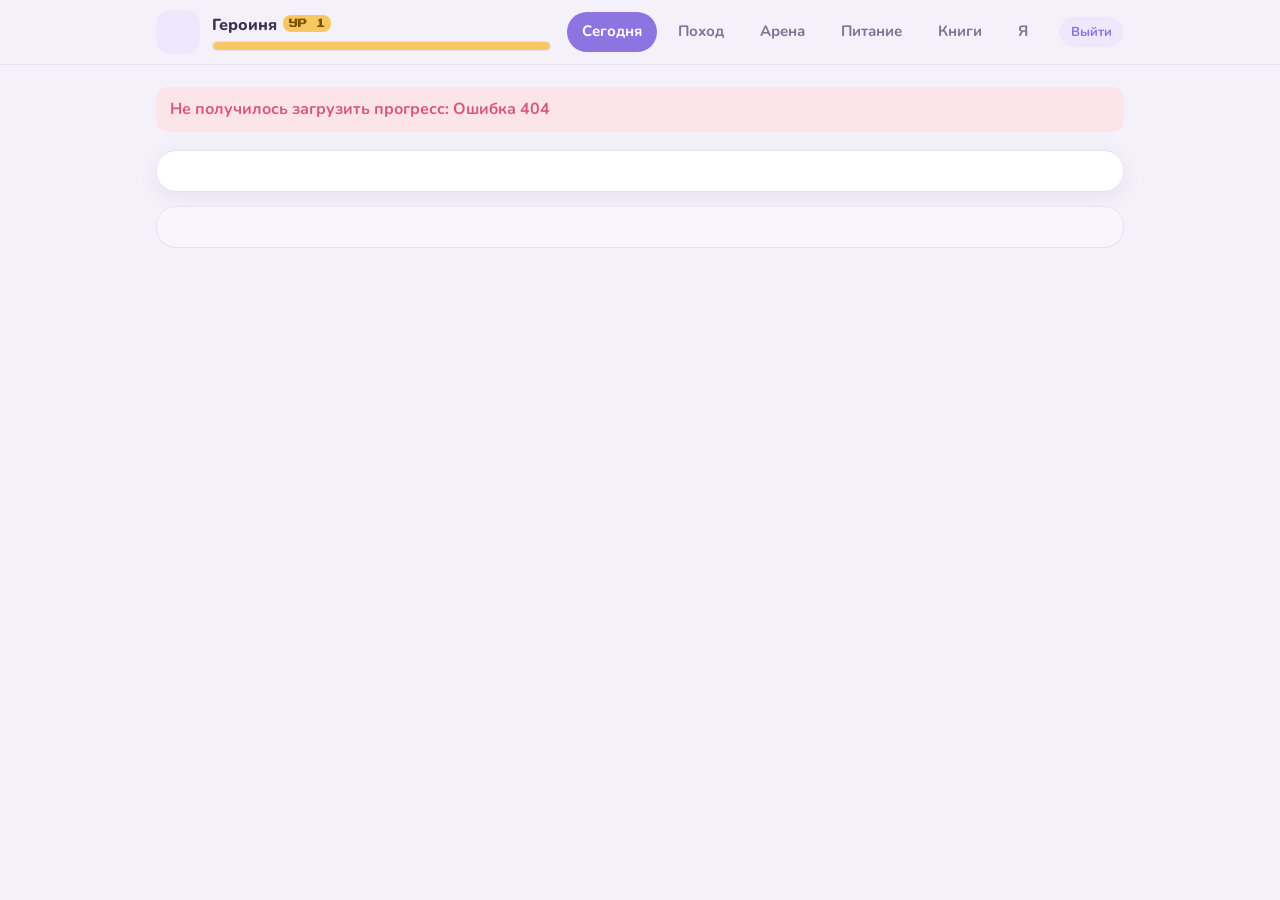
==== commit 135d6841: "feat: sessions bound to password, logout button and logout everywhere" ====
--- a/web/static/index.html
+++ b/web/static/index.html
@@ -30,6 +30,7 @@
       <a href="#/library"><span class="dot"></span>Книги</a>
       <a href="#/me"><span class="dot"></span>Я</a>
     </nav>
+    <form method="post" action="/logout" class="top-logout"><button class="copy" type="submit">Выйти</button></form>
   </div>
 </header>
 
@@ -155,7 +156,14 @@
         <div><b>Что уточнять у работодателя</b><span>Трудовой договор по ТК РБ с записью в трудовую, gross или net, валюта, испытательный срок.</span></div>
       </div>
     </div>
-    <form method="post" action="/logout"><button class="btn" type="submit">Выйти</button></form>
+    <div class="card">
+      <h2>Вход и безопасность</h2>
+      <p class="muted small">Сессия живёт 30 дней и переживает обновления questlog. Смена пароля выкидывает со всех устройств автоматически.</p>
+      <div class="row">
+        <form method="post" action="/logout"><button class="btn" type="submit">Выйти</button></form>
+        <form method="post" action="/logout-all"><button class="btn danger" type="submit">Выйти на всех устройствах</button></form>
+      </div>
+    </div>
   </section>
 </main>
 
--- a/web/static/style.css
+++ b/web/static/style.css
@@ -50,6 +50,7 @@
 .nav a:hover{background:var(--surface);border-color:var(--line)}
 .nav a[aria-current="page"]{background:var(--primary);color:var(--primary-ink)}
 .nav .dot{display:none}
+.top-logout{margin:0}
 main{max-width:1000px;margin:0 auto;padding:22px 16px 96px;display:grid;gap:18px}
 .page-title{display:flex;justify-content:space-between;align-items:flex-end;gap:12px;flex-wrap:wrap}
 .page-title h1{font-size:28px}
